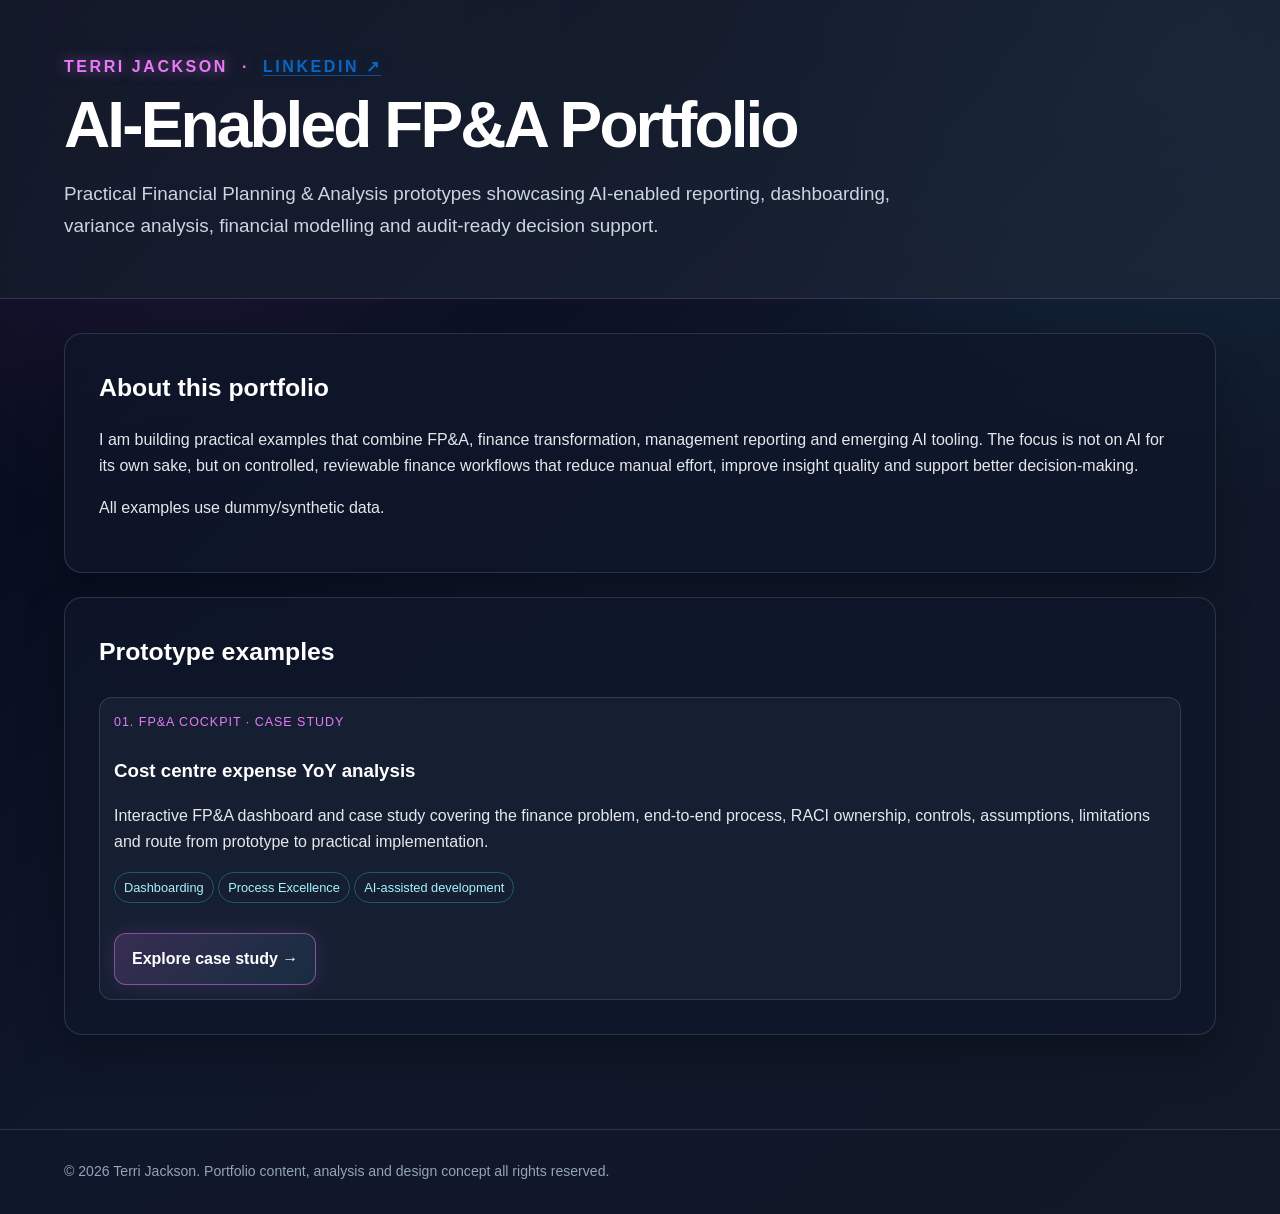
==== index.html @ c5d865d1 "Style LinkedIn link in brand blue" ====
<!DOCTYPE html><html lang="en"><head><meta charset="UTF-8"><meta name="viewport" content="width=device-width,initial-scale=1"><title>AI-Enabled FP&amp;A Portfolio | Terri Jackson</title><link rel="stylesheet" href="case-study.css"></head><body><header class="hero"><div class="wrap"><p class="eyebrow">Terri Jackson &nbsp;·&nbsp; <a href="https://www.linkedin.com/in/terrijackson/" target="_blank" rel="noopener noreferrer" style="color:#0A66C2;text-decoration:none;border-bottom:1px solid rgba(10,102,194,.65);text-shadow:0 0 12px rgba(10,102,194,.28)">LinkedIn ↗</a></p><h1>AI-Enabled FP&amp;A Portfolio</h1><p class="lead">Practical Financial Planning &amp; Analysis prototypes showcasing AI-enabled reporting, dashboarding, variance analysis, financial modelling and audit-ready decision support.</p></div></header><main><div class="wrap"><section class="section"><h2>About this portfolio</h2><p>I am building practical examples that combine FP&amp;A, finance transformation, management reporting and emerging AI tooling. The focus is not on AI for its own sake, but on controlled, reviewable finance workflows that reduce manual effort, improve insight quality and support better decision-making.</p><p>All examples use dummy/synthetic data.</p></section><section class="section"><h2>Prototype examples</h2><div class="cards"><div class="mini"><span class="label">01. FP&amp;A COCKPIT · CASE STUDY</span><h3>Cost centre expense YoY analysis</h3><p>Interactive FP&amp;A dashboard and case study covering the finance problem, end-to-end process, RACI ownership, controls, assumptions, limitations and route from prototype to practical implementation.</p><p><span class="pill">Dashboarding</span> <span class="pill">Process Excellence</span> <span class="pill">AI-assisted development</span></p><a class="button" href="fpa-cockpit-case-study.html">Explore case study →</a></div></div></section></div></main><footer><div class="wrap">© 2026 Terri Jackson. Portfolio content, analysis and design concept all rights reserved.</div></footer></body></html>
---- case-study.css ----
:root{--bg:#020617;--panel:rgba(15,23,42,.82);--panel2:rgba(30,41,59,.55);--text:#e5e7eb;--muted:#aebbd0;--pink:#e879f9;--pink-soft:#f5d0fe;--cyan:#22d3ee;--line:rgba(148,163,184,.22);--amber:#fbbf24;--amber-soft:#fde68a}*{box-sizing:border-box}html{scroll-behavior:smooth}body{margin:0;font-family:Arial,Helvetica,sans-serif;background:radial-gradient(circle at 8% 0%,rgba(232,121,249,.15),transparent 30%),radial-gradient(circle at 92% 4%,rgba(34,211,238,.10),transparent 28%),linear-gradient(135deg,#020617,#0f172a 48%,#111827);color:var(--text);line-height:1.65}.wrap{width:min(1180px,90%);margin:auto}.hero{padding:54px 0 38px;border-bottom:1px solid rgba(232,121,249,.22);background:linear-gradient(135deg,rgba(17,24,39,.90),rgba(30,41,59,.72))}.eyebrow{text-transform:uppercase;letter-spacing:.16em;color:var(--pink);font-weight:800;text-shadow:0 0 14px rgba(232,121,249,.55);margin:0 0 12px}.hero h1{font-size:clamp(2.15rem,5vw,4rem);line-height:1.05;letter-spacing:-.045em;margin:.1em 0;color:#fff}.lead{font-size:1.18rem;color:#cbd5e1;max-width:900px}nav{position:sticky;top:0;z-index:5;background:rgba(2,6,23,.88);backdrop-filter:blur(12px);border-bottom:1px solid var(--line)}nav .wrap{display:flex;gap:16px;align-items:center;padding:12px 0;overflow:auto}nav a{text-decoration:none;color:#cbd5e1;white-space:nowrap;font-size:.9rem}nav a:hover{color:var(--pink)}main{padding:34px 0 70px}.section{background:var(--panel);border:1px solid var(--line);border-radius:18px;padding:clamp(20px,4vw,34px);margin:0 0 24px;box-shadow:0 18px 45px rgba(0,0,0,.28)}.section:hover{border-color:rgba(232,121,249,.35)}h2{color:#fff;font-size:1.55rem;margin:0 0 18px}h3{color:#fff;margin:24px 0 10px}.num{color:var(--pink);text-shadow:0 0 10px rgba(232,121,249,.35);margin-right:8px}.meta{display:block;margin-top:24px;border:1px solid rgba(232,121,249,.28);border-radius:13px;overflow:hidden;background:var(--panel2);box-shadow:0 0 18px rgba(232,121,249,.08)}.meta div{display:grid;grid-template-columns:minmax(150px,210px) 1fr;gap:18px;padding:11px 14px;border-bottom:1px solid var(--line)}.meta div:last-child{border-bottom:0}.meta b,.label{display:block;color:var(--pink);font-size:.78rem;text-transform:uppercase;letter-spacing:.08em;margin:0}.cards{display:grid;grid-template-columns:repeat(auto-fit,minmax(190px,1fr));gap:12px;margin-top:24px}.mini{background:var(--panel2);border:1px solid var(--line);border-radius:13px;padding:14px}.callout{border-left:4px solid var(--pink);background:rgba(232,121,249,.07);padding:18px 20px;border-radius:0 14px 14px 0;margin:20px 0;font-size:1.06rem;color:var(--pink-soft)}.callout b{color:var(--pink);text-shadow:0 0 10px rgba(232,121,249,.22)}.control{border-left-color:var(--amber);background:rgba(251,191,36,.07);color:var(--amber-soft)}.control b{color:var(--amber);text-shadow:0 0 10px rgba(251,191,36,.18)}.button{display:inline-block;text-decoration:none;margin-top:14px;padding:12px 17px;border:1px solid rgba(232,121,249,.48);border-radius:12px;color:#fff;background:linear-gradient(135deg,rgba(232,121,249,.16),rgba(34,211,238,.08));box-shadow:0 0 22px rgba(232,121,249,.12);font-weight:700}.button:hover{transform:translateY(-1px);box-shadow:0 0 28px rgba(232,121,249,.26)}ul.clean{padding-left:1.2rem}ul.clean li::marker{color:var(--pink)}table{width:100%;border-collapse:collapse;margin:18px 0;font-size:.94rem}th,td{text-align:left;vertical-align:top;padding:12px;border-bottom:1px solid var(--line)}th{color:#fff;background:rgba(109,40,217,.35)}tr:hover td{background:rgba(255,255,255,.02)}.flow{display:flex;flex-wrap:wrap;gap:8px;align-items:center;margin:18px 0}.step{padding:9px 11px;border:1px solid var(--line);border-radius:999px;background:rgba(30,41,59,.72);font-size:.88rem}.arrow{color:var(--pink)}.pill{display:inline-block;padding:4px 9px;border:1px solid rgba(34,211,238,.32);border-radius:999px;color:#a5f3fc;font-size:.8rem}.three{display:grid;grid-template-columns:repeat(3,1fr);gap:14px}.wide{overflow-x:auto}.section:nth-of-type(6) .flow{flex-wrap:nowrap;gap:4px;overflow-x:auto;padding-bottom:4px}.section:nth-of-type(6) .step{padding:6px 8px;font-size:.72rem;white-space:nowrap}.section:nth-of-type(6) .arrow{font-size:.78rem;flex:0 0 auto}.section:nth-of-type(12) .cards{display:block;border:1px solid rgba(232,121,249,.28);border-radius:13px;overflow:hidden;background:var(--panel2);box-shadow:0 0 18px rgba(232,121,249,.08)}.section:nth-of-type(12) .cards .mini{display:grid;grid-template-columns:minmax(180px,230px) 1fr;gap:18px;border:0;border-bottom:1px solid var(--line);border-radius:0;background:transparent;padding:11px 14px}.section:nth-of-type(12) .cards .mini:last-child{border-bottom:0}.section:nth-of-type(12) .cards .label{align-self:start}footer{padding:30px 0;border-top:1px solid var(--line);color:#94a3b8;font-size:.88rem}@media(max-width:800px){.three{grid-template-columns:1fr}table{min-width:760px}.meta div,.section:nth-of-type(12) .cards .mini{grid-template-columns:1fr;gap:4px}.section:nth-of-type(6) .flow{margin-left:-4px;margin-right:-4px}}
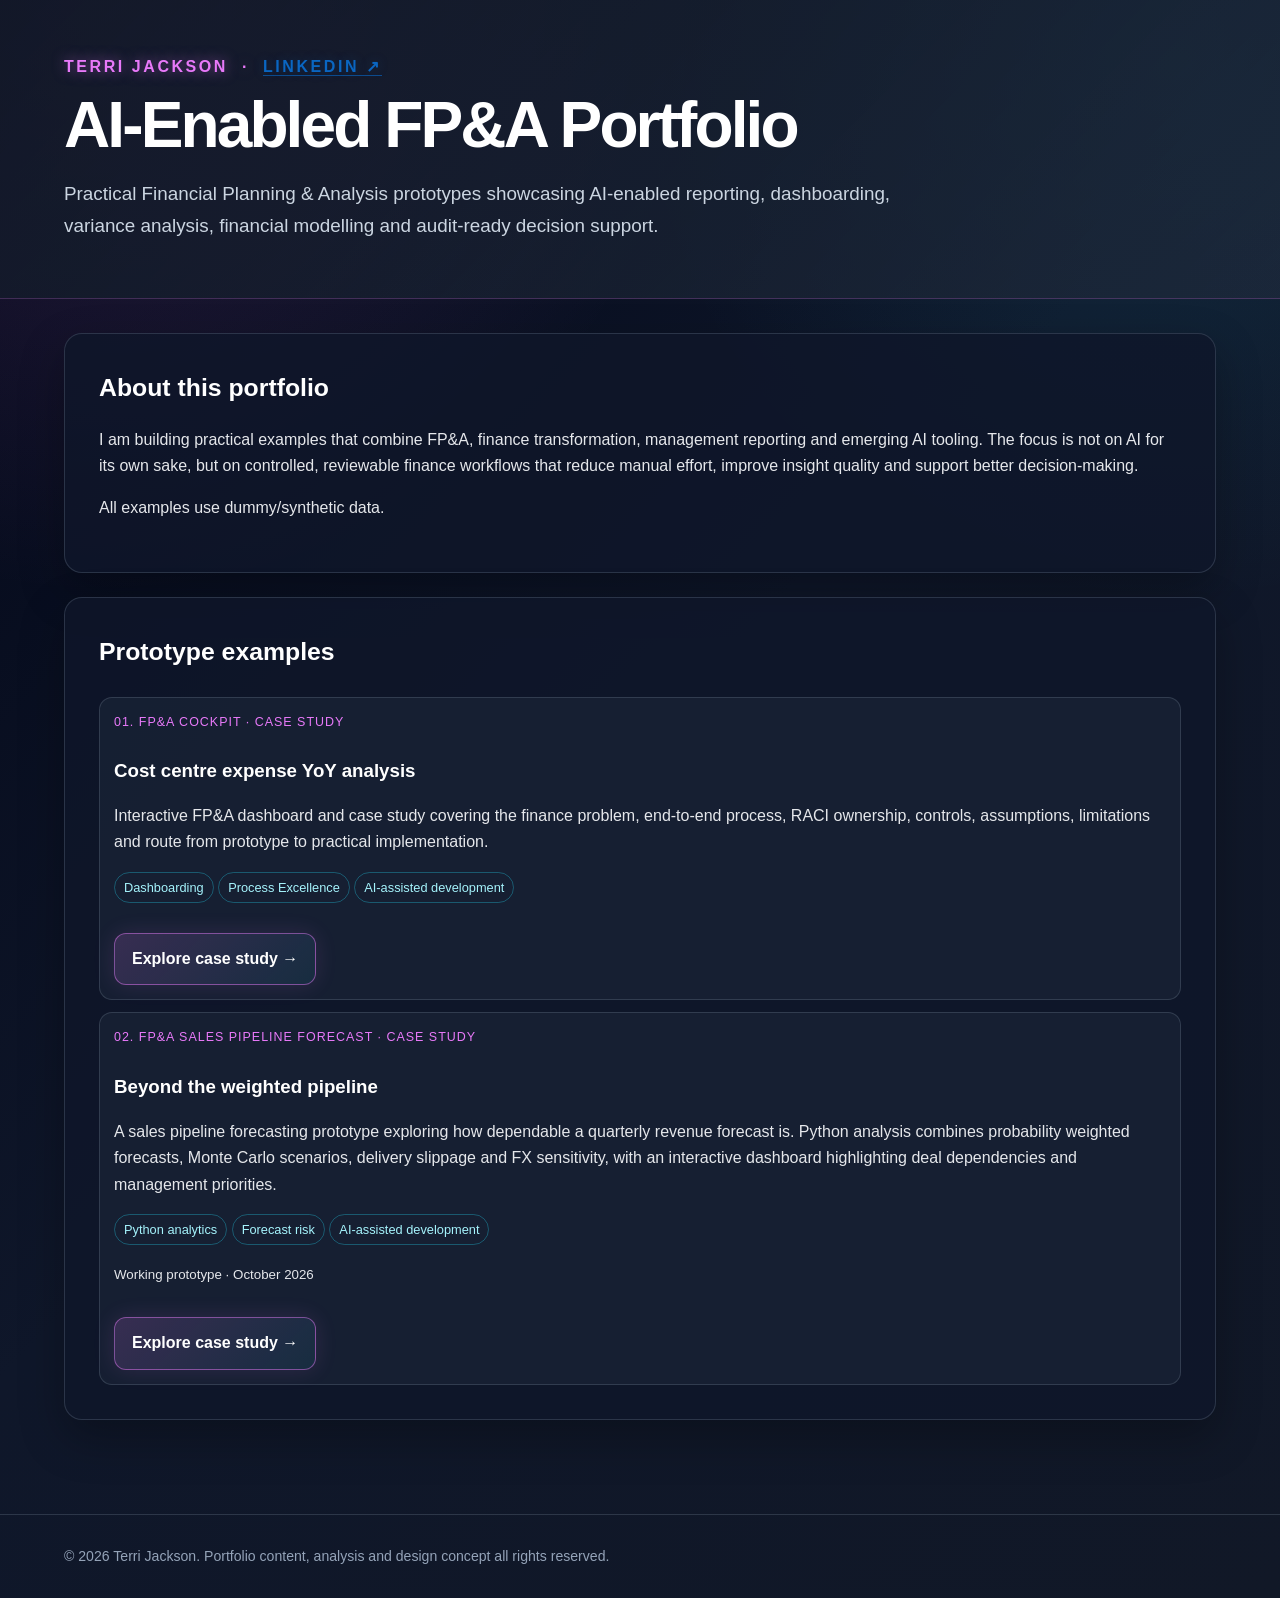
==== commit 4999d082: "Add files via upload Add sales pipeline forecasting case study to portfolio" ====
--- a/index.html
+++ b/index.html
@@ -1 +1,3 @@
-<!DOCTYPE html><html lang="en"><head><meta charset="UTF-8"><meta name="viewport" content="width=device-width,initial-scale=1"><title>AI-Enabled FP&amp;A Portfolio | Terri Jackson</title><link rel="stylesheet" href="case-study.css"></head><body><header class="hero"><div class="wrap"><p class="eyebrow">Terri Jackson &nbsp;·&nbsp; <a href="https://www.linkedin.com/in/terrijackson/" target="_blank" rel="noopener noreferrer" style="color:#0A66C2;text-decoration:none;border-bottom:1px solid rgba(10,102,194,.65);text-shadow:0 0 12px rgba(10,102,194,.28)">LinkedIn ↗</a></p><h1>AI-Enabled FP&amp;A Portfolio</h1><p class="lead">Practical Financial Planning &amp; Analysis prototypes showcasing AI-enabled reporting, dashboarding, variance analysis, financial modelling and audit-ready decision support.</p></div></header><main><div class="wrap"><section class="section"><h2>About this portfolio</h2><p>I am building practical examples that combine FP&amp;A, finance transformation, management reporting and emerging AI tooling. The focus is not on AI for its own sake, but on controlled, reviewable finance workflows that reduce manual effort, improve insight quality and support better decision-making.</p><p>All examples use dummy/synthetic data.</p></section><section class="section"><h2>Prototype examples</h2><div class="cards"><div class="mini"><span class="label">01. FP&amp;A COCKPIT · CASE STUDY</span><h3>Cost centre expense YoY analysis</h3><p>Interactive FP&amp;A dashboard and case study covering the finance problem, end-to-end process, RACI ownership, controls, assumptions, limitations and route from prototype to practical implementation.</p><p><span class="pill">Dashboarding</span> <span class="pill">Process Excellence</span> <span class="pill">AI-assisted development</span></p><a class="button" href="fpa-cockpit-case-study.html">Explore case study →</a></div></div></section></div></main><footer><div class="wrap">© 2026 Terri Jackson. Portfolio content, analysis and design concept all rights reserved.</div></footer></body></html>+<!DOCTYPE html><html lang="en"><head><meta charset="UTF-8"><meta name="viewport" content="width=device-width,initial-scale=1"><title>AI-Enabled FP&amp;A Portfolio | Terri Jackson</title><link rel="stylesheet" href="case-study.css"></head><body><header class="hero"><div class="wrap"><p class="eyebrow">Terri Jackson &nbsp;·&nbsp; <a href="https://www.linkedin.com/in/terrijackson/" target="_blank" rel="noopener noreferrer" style="color:#0A66C2;text-decoration:none;border-bottom:1px solid rgba(10,102,194,.65);text-shadow:0 0 12px rgba(10,102,194,.28)">LinkedIn ↗</a></p><h1>AI-Enabled FP&amp;A Portfolio</h1><p class="lead">Practical Financial Planning &amp; Analysis prototypes showcasing AI-enabled reporting, dashboarding, variance analysis, financial modelling and audit-ready decision support.</p></div></header><main><div class="wrap"><section class="section"><h2>About this portfolio</h2><p>I am building practical examples that combine FP&amp;A, finance transformation, management reporting and emerging AI tooling. The focus is not on AI for its own sake, but on controlled, reviewable finance workflows that reduce manual effort, improve insight quality and support better decision-making.</p><p>All examples use dummy/synthetic data.</p></section><section class="section"><h2>Prototype examples</h2><div class="cards" style="grid-template-columns:1fr"><div class="mini"><span class="label">01. FP&amp;A COCKPIT · CASE STUDY</span><h3>Cost centre expense YoY analysis</h3><p>Interactive FP&amp;A dashboard and case study covering the finance problem, end-to-end process, RACI ownership, controls, assumptions, limitations and route from prototype to practical implementation.</p><p><span class="pill">Dashboarding</span> <span class="pill">Process Excellence</span> <span class="pill">AI-assisted development</span></p><a class="button" href="fpa-cockpit-case-study.html">Explore case study →</a></div><div class="mini"><span class="label">02. FP&amp;A SALES PIPELINE FORECAST · CASE STUDY</span><h3>Beyond the weighted pipeline</h3><p>A sales pipeline forecasting prototype exploring how dependable a quarterly revenue forecast is. Python analysis combines probability weighted forecasts, Monte Carlo scenarios, delivery slippage and FX sensitivity, with an interactive dashboard highlighting deal dependencies and management priorities.</p><p><span class="pill">Python analytics</span> <span class="pill">Forecast risk</span> <span class="pill">AI-assisted development</span></p><p><small>Working prototype · October 2026</small></p><a class="button" href="sales-pipeline-case-study.html">Explore case study →</a></div></div></section></div></main><footer><div class="wrap">© 2026 Terri Jackson. Portfolio content, analysis and design concept all rights reserved.</div></footer><script data-goatcounter="https://terrijackson.goatcounter.com/count"
+        async src="//gc.zgo.at/count.js"></script></body></html>
+
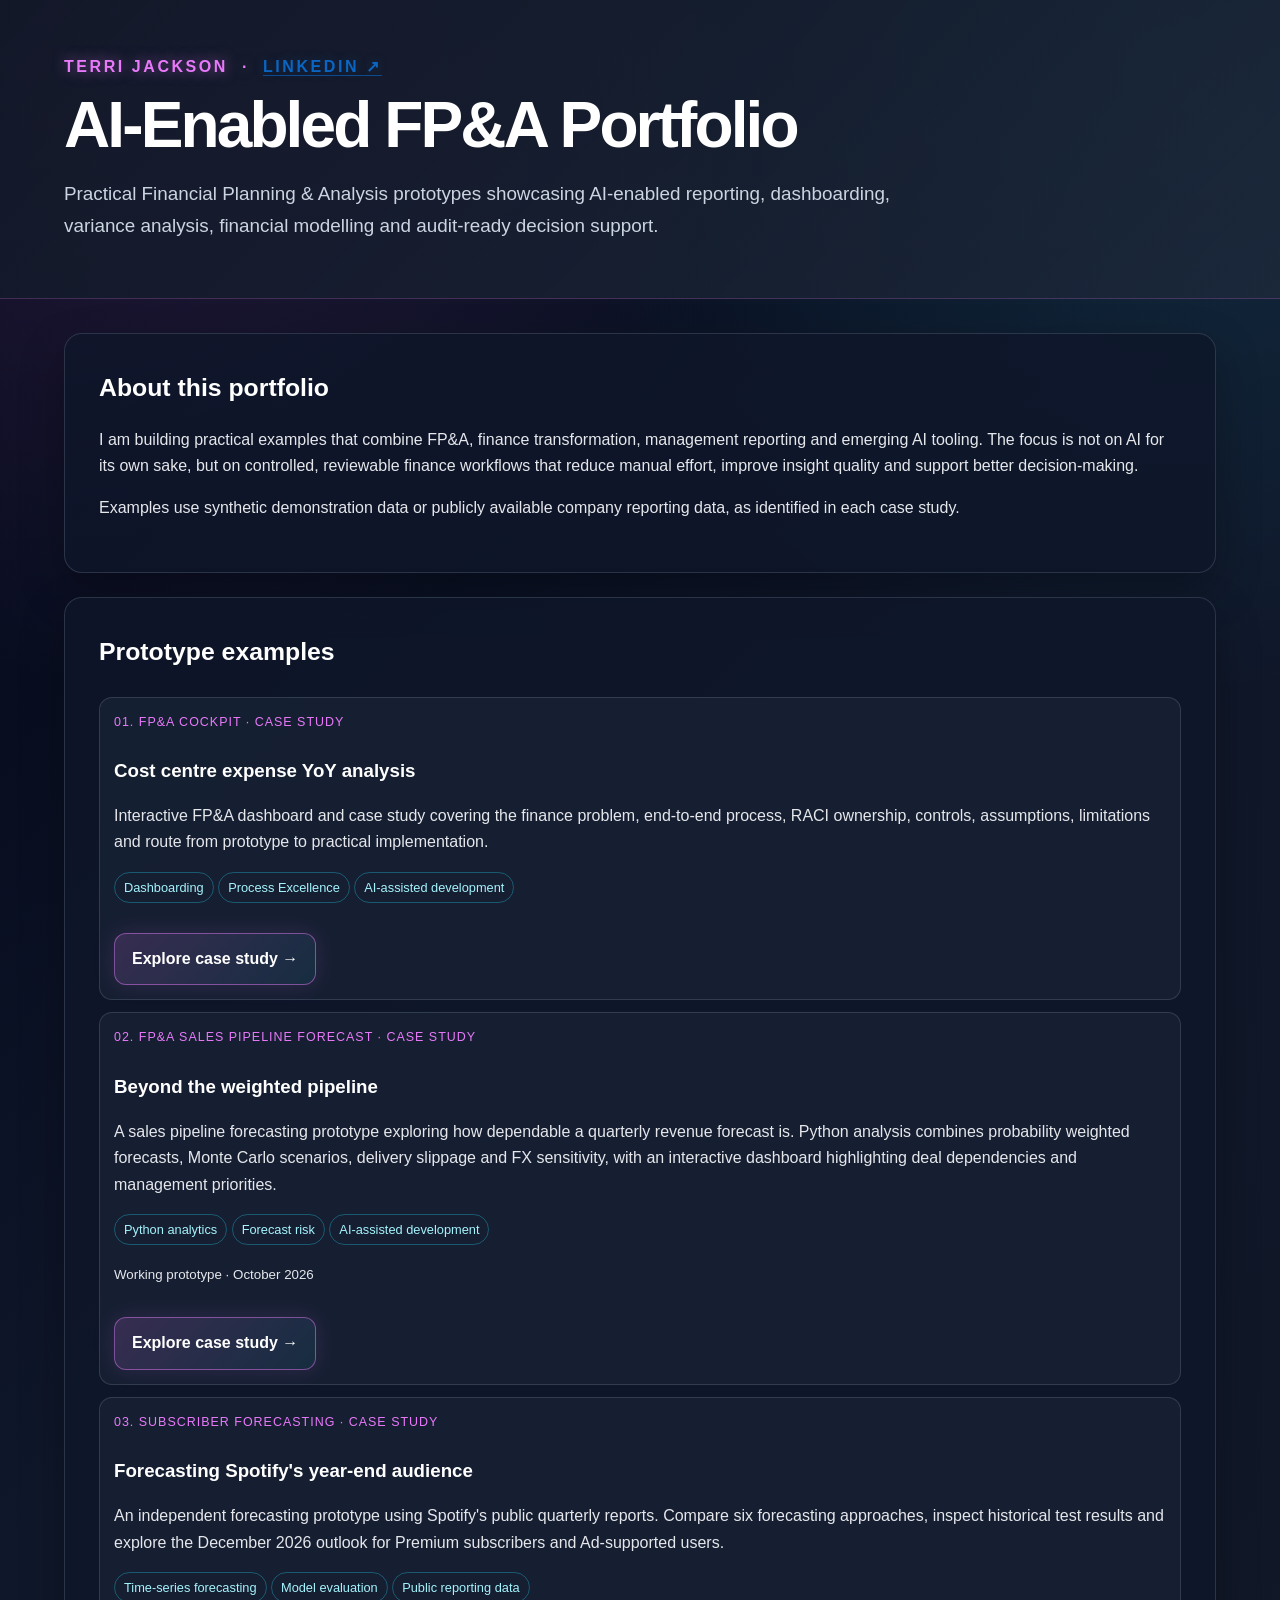
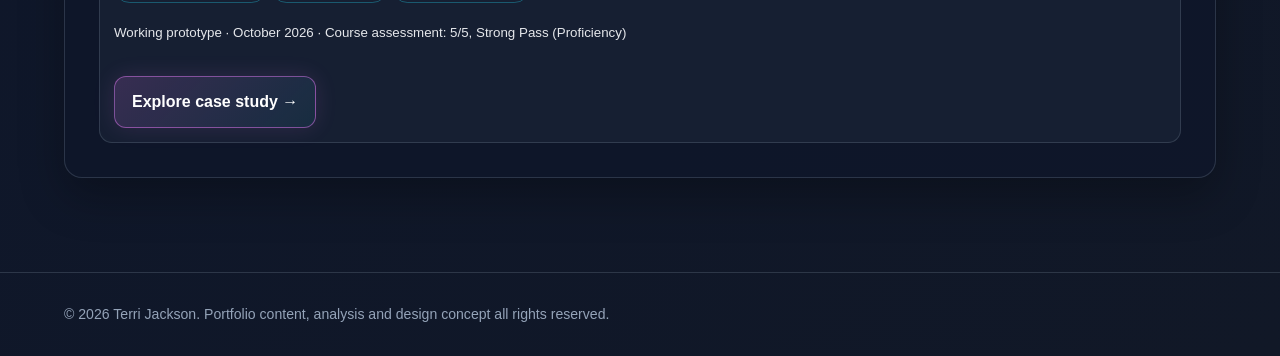
==== commit 8a106baf: "Add Spotify subscriber forecasting case study, final dashboard and course assessment" ====
--- a/index.html
+++ b/index.html
@@ -1,3 +1,3 @@
-<!DOCTYPE html><html lang="en"><head><meta charset="UTF-8"><meta name="viewport" content="width=device-width,initial-scale=1"><title>AI-Enabled FP&amp;A Portfolio | Terri Jackson</title><link rel="stylesheet" href="case-study.css"></head><body><header class="hero"><div class="wrap"><p class="eyebrow">Terri Jackson &nbsp;·&nbsp; <a href="https://www.linkedin.com/in/terrijackson/" target="_blank" rel="noopener noreferrer" style="color:#0A66C2;text-decoration:none;border-bottom:1px solid rgba(10,102,194,.65);text-shadow:0 0 12px rgba(10,102,194,.28)">LinkedIn ↗</a></p><h1>AI-Enabled FP&amp;A Portfolio</h1><p class="lead">Practical Financial Planning &amp; Analysis prototypes showcasing AI-enabled reporting, dashboarding, variance analysis, financial modelling and audit-ready decision support.</p></div></header><main><div class="wrap"><section class="section"><h2>About this portfolio</h2><p>I am building practical examples that combine FP&amp;A, finance transformation, management reporting and emerging AI tooling. The focus is not on AI for its own sake, but on controlled, reviewable finance workflows that reduce manual effort, improve insight quality and support better decision-making.</p><p>All examples use dummy/synthetic data.</p></section><section class="section"><h2>Prototype examples</h2><div class="cards" style="grid-template-columns:1fr"><div class="mini"><span class="label">01. FP&amp;A COCKPIT · CASE STUDY</span><h3>Cost centre expense YoY analysis</h3><p>Interactive FP&amp;A dashboard and case study covering the finance problem, end-to-end process, RACI ownership, controls, assumptions, limitations and route from prototype to practical implementation.</p><p><span class="pill">Dashboarding</span> <span class="pill">Process Excellence</span> <span class="pill">AI-assisted development</span></p><a class="button" href="fpa-cockpit-case-study.html">Explore case study →</a></div><div class="mini"><span class="label">02. FP&amp;A SALES PIPELINE FORECAST · CASE STUDY</span><h3>Beyond the weighted pipeline</h3><p>A sales pipeline forecasting prototype exploring how dependable a quarterly revenue forecast is. Python analysis combines probability weighted forecasts, Monte Carlo scenarios, delivery slippage and FX sensitivity, with an interactive dashboard highlighting deal dependencies and management priorities.</p><p><span class="pill">Python analytics</span> <span class="pill">Forecast risk</span> <span class="pill">AI-assisted development</span></p><p><small>Working prototype · October 2026</small></p><a class="button" href="sales-pipeline-case-study.html">Explore case study →</a></div></div></section></div></main><footer><div class="wrap">© 2026 Terri Jackson. Portfolio content, analysis and design concept all rights reserved.</div></footer><script data-goatcounter="https://terrijackson.goatcounter.com/count"
+<!DOCTYPE html><html lang="en"><head><meta charset="UTF-8"><meta name="viewport" content="width=device-width,initial-scale=1"><title>AI-Enabled FP&amp;A Portfolio | Terri Jackson</title><link rel="stylesheet" href="case-study.css"></head><body><header class="hero"><div class="wrap"><p class="eyebrow">Terri Jackson &nbsp;·&nbsp; <a href="https://www.linkedin.com/in/terrijackson/" target="_blank" rel="noopener noreferrer" style="color:#0A66C2;text-decoration:none;border-bottom:1px solid rgba(10,102,194,.65);text-shadow:0 0 12px rgba(10,102,194,.28)">LinkedIn ↗</a></p><h1>AI-Enabled FP&amp;A Portfolio</h1><p class="lead">Practical Financial Planning &amp; Analysis prototypes showcasing AI-enabled reporting, dashboarding, variance analysis, financial modelling and audit-ready decision support.</p></div></header><main><div class="wrap"><section class="section"><h2>About this portfolio</h2><p>I am building practical examples that combine FP&amp;A, finance transformation, management reporting and emerging AI tooling. The focus is not on AI for its own sake, but on controlled, reviewable finance workflows that reduce manual effort, improve insight quality and support better decision-making.</p><p>Examples use synthetic demonstration data or publicly available company reporting data, as identified in each case study.</p></section><section class="section"><h2>Prototype examples</h2><div class="cards" style="grid-template-columns:1fr"><div class="mini"><span class="label">01. FP&amp;A COCKPIT · CASE STUDY</span><h3>Cost centre expense YoY analysis</h3><p>Interactive FP&amp;A dashboard and case study covering the finance problem, end-to-end process, RACI ownership, controls, assumptions, limitations and route from prototype to practical implementation.</p><p><span class="pill">Dashboarding</span> <span class="pill">Process Excellence</span> <span class="pill">AI-assisted development</span></p><a class="button" href="fpa-cockpit-case-study.html">Explore case study →</a></div><div class="mini"><span class="label">02. FP&amp;A SALES PIPELINE FORECAST · CASE STUDY</span><h3>Beyond the weighted pipeline</h3><p>A sales pipeline forecasting prototype exploring how dependable a quarterly revenue forecast is. Python analysis combines probability weighted forecasts, Monte Carlo scenarios, delivery slippage and FX sensitivity, with an interactive dashboard highlighting deal dependencies and management priorities.</p><p><span class="pill">Python analytics</span> <span class="pill">Forecast risk</span> <span class="pill">AI-assisted development</span></p><p><small>Working prototype · October 2026</small></p><a class="button" href="sales-pipeline-case-study.html">Explore case study →</a></div><div class="mini"><span class="label">03. SUBSCRIBER FORECASTING · CASE STUDY</span><h3>Forecasting Spotify's year-end audience</h3><p>An independent forecasting prototype using Spotify's public quarterly reports. Compare six forecasting approaches, inspect historical test results and explore the December 2026 outlook for Premium subscribers and Ad-supported users.</p><p><span class="pill">Time-series forecasting</span> <span class="pill">Model evaluation</span> <span class="pill">Public reporting data</span></p><p><small>Working prototype · October 2026 · Course assessment: 5/5, Strong Pass (Proficiency)</small></p><a class="button" href="spotify-forecast-case-study.html">Explore case study →</a></div></div></section></div></main><footer><div class="wrap">© 2026 Terri Jackson. Portfolio content, analysis and design concept all rights reserved.</div></footer><script data-goatcounter="https://terrijackson.goatcounter.com/count"
         async src="//gc.zgo.at/count.js"></script></body></html>
 
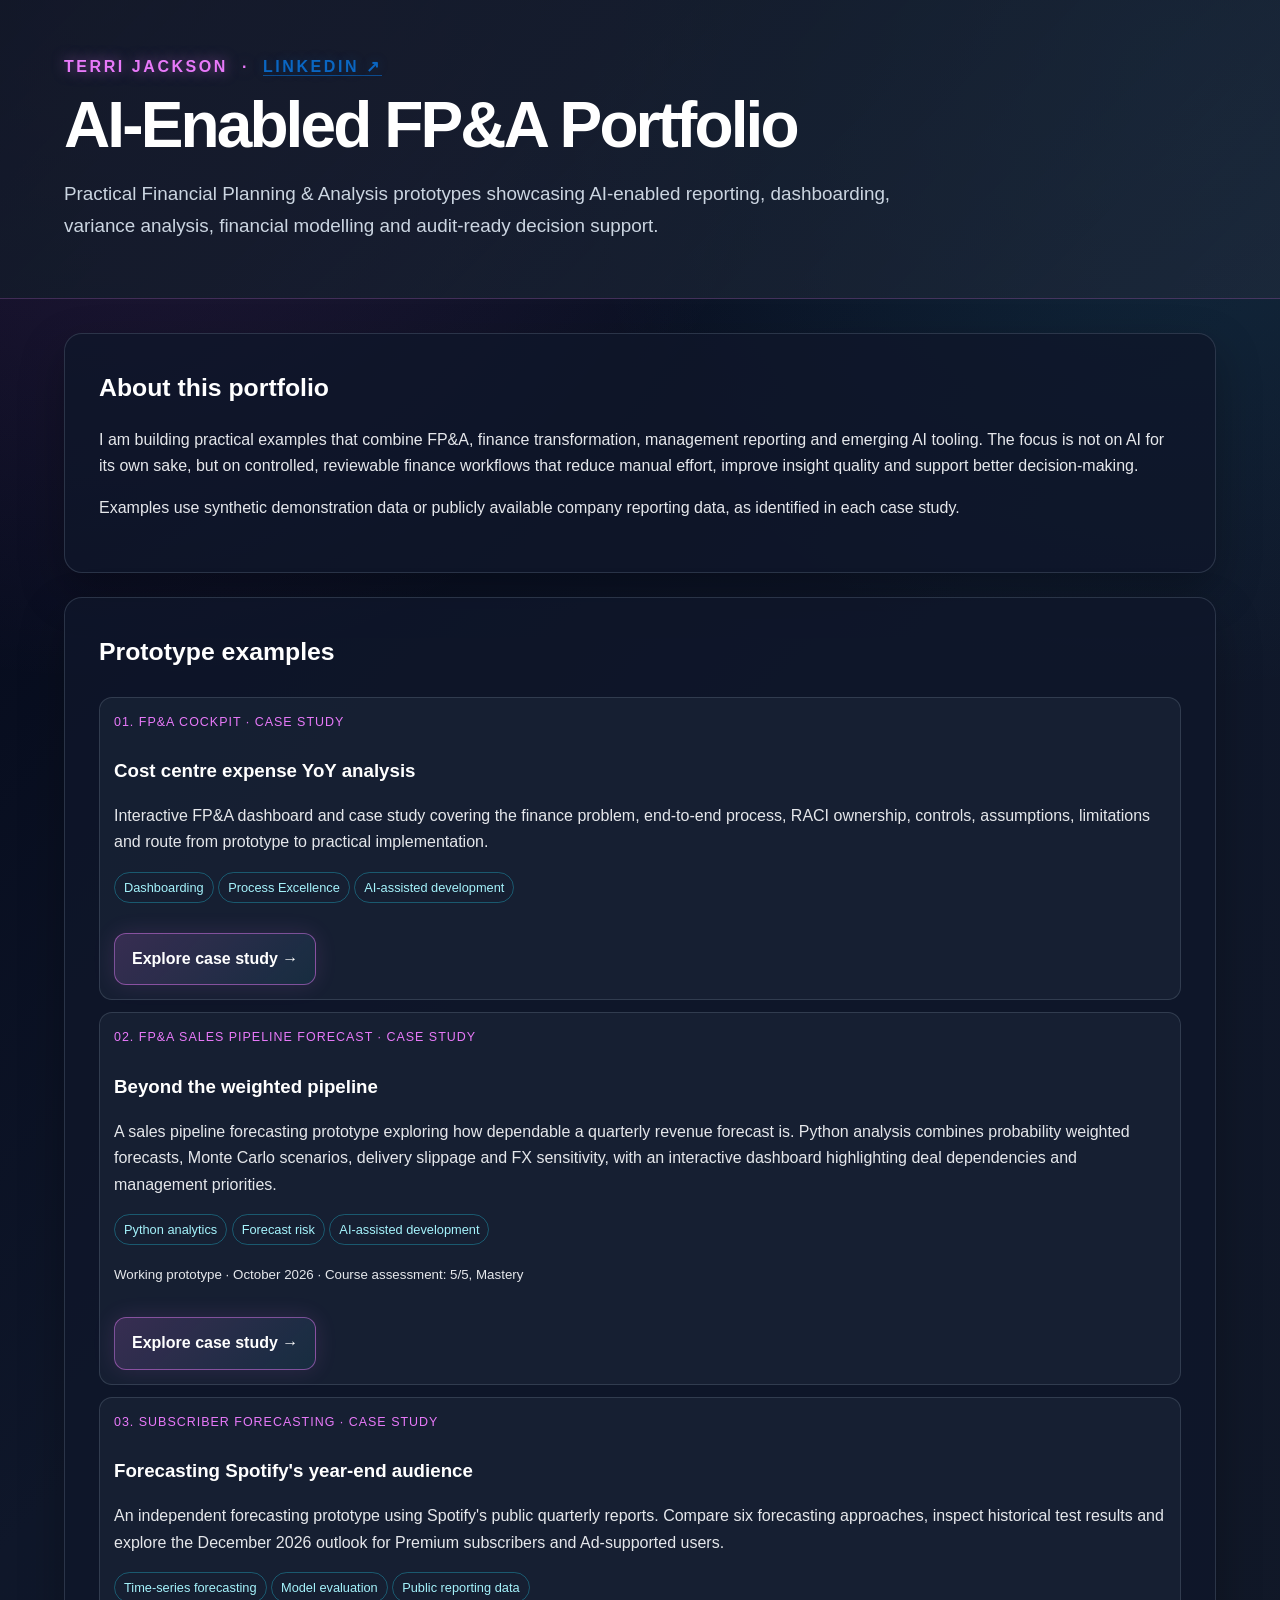
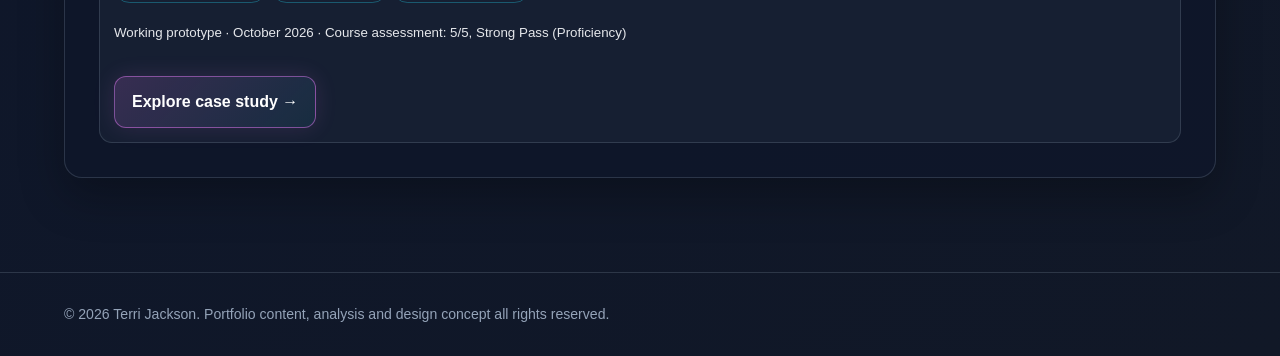
==== commit 3b5eaea3: "Add Mastery assessment and replace source downloads with project enquiries" ====
--- a/index.html
+++ b/index.html
@@ -1,3 +1,3 @@
-<!DOCTYPE html><html lang="en"><head><meta charset="UTF-8"><meta name="viewport" content="width=device-width,initial-scale=1"><title>AI-Enabled FP&amp;A Portfolio | Terri Jackson</title><link rel="stylesheet" href="case-study.css"></head><body><header class="hero"><div class="wrap"><p class="eyebrow">Terri Jackson &nbsp;·&nbsp; <a href="https://www.linkedin.com/in/terrijackson/" target="_blank" rel="noopener noreferrer" style="color:#0A66C2;text-decoration:none;border-bottom:1px solid rgba(10,102,194,.65);text-shadow:0 0 12px rgba(10,102,194,.28)">LinkedIn ↗</a></p><h1>AI-Enabled FP&amp;A Portfolio</h1><p class="lead">Practical Financial Planning &amp; Analysis prototypes showcasing AI-enabled reporting, dashboarding, variance analysis, financial modelling and audit-ready decision support.</p></div></header><main><div class="wrap"><section class="section"><h2>About this portfolio</h2><p>I am building practical examples that combine FP&amp;A, finance transformation, management reporting and emerging AI tooling. The focus is not on AI for its own sake, but on controlled, reviewable finance workflows that reduce manual effort, improve insight quality and support better decision-making.</p><p>Examples use synthetic demonstration data or publicly available company reporting data, as identified in each case study.</p></section><section class="section"><h2>Prototype examples</h2><div class="cards" style="grid-template-columns:1fr"><div class="mini"><span class="label">01. FP&amp;A COCKPIT · CASE STUDY</span><h3>Cost centre expense YoY analysis</h3><p>Interactive FP&amp;A dashboard and case study covering the finance problem, end-to-end process, RACI ownership, controls, assumptions, limitations and route from prototype to practical implementation.</p><p><span class="pill">Dashboarding</span> <span class="pill">Process Excellence</span> <span class="pill">AI-assisted development</span></p><a class="button" href="fpa-cockpit-case-study.html">Explore case study →</a></div><div class="mini"><span class="label">02. FP&amp;A SALES PIPELINE FORECAST · CASE STUDY</span><h3>Beyond the weighted pipeline</h3><p>A sales pipeline forecasting prototype exploring how dependable a quarterly revenue forecast is. Python analysis combines probability weighted forecasts, Monte Carlo scenarios, delivery slippage and FX sensitivity, with an interactive dashboard highlighting deal dependencies and management priorities.</p><p><span class="pill">Python analytics</span> <span class="pill">Forecast risk</span> <span class="pill">AI-assisted development</span></p><p><small>Working prototype · October 2026</small></p><a class="button" href="sales-pipeline-case-study.html">Explore case study →</a></div><div class="mini"><span class="label">03. SUBSCRIBER FORECASTING · CASE STUDY</span><h3>Forecasting Spotify's year-end audience</h3><p>An independent forecasting prototype using Spotify's public quarterly reports. Compare six forecasting approaches, inspect historical test results and explore the December 2026 outlook for Premium subscribers and Ad-supported users.</p><p><span class="pill">Time-series forecasting</span> <span class="pill">Model evaluation</span> <span class="pill">Public reporting data</span></p><p><small>Working prototype · October 2026 · Course assessment: 5/5, Strong Pass (Proficiency)</small></p><a class="button" href="spotify-forecast-case-study.html">Explore case study →</a></div></div></section></div></main><footer><div class="wrap">© 2026 Terri Jackson. Portfolio content, analysis and design concept all rights reserved.</div></footer><script data-goatcounter="https://terrijackson.goatcounter.com/count"
+<!DOCTYPE html><html lang="en"><head><meta charset="UTF-8"><meta name="viewport" content="width=device-width,initial-scale=1"><title>AI-Enabled FP&amp;A Portfolio | Terri Jackson</title><link rel="stylesheet" href="case-study.css"></head><body><header class="hero"><div class="wrap"><p class="eyebrow">Terri Jackson &nbsp;·&nbsp; <a href="https://www.linkedin.com/in/terrijackson/" target="_blank" rel="noopener noreferrer" style="color:#0A66C2;text-decoration:none;border-bottom:1px solid rgba(10,102,194,.65);text-shadow:0 0 12px rgba(10,102,194,.28)">LinkedIn ↗</a></p><h1>AI-Enabled FP&amp;A Portfolio</h1><p class="lead">Practical Financial Planning &amp; Analysis prototypes showcasing AI-enabled reporting, dashboarding, variance analysis, financial modelling and audit-ready decision support.</p></div></header><main><div class="wrap"><section class="section"><h2>About this portfolio</h2><p>I am building practical examples that combine FP&amp;A, finance transformation, management reporting and emerging AI tooling. The focus is not on AI for its own sake, but on controlled, reviewable finance workflows that reduce manual effort, improve insight quality and support better decision-making.</p><p>Examples use synthetic demonstration data or publicly available company reporting data, as identified in each case study.</p></section><section class="section"><h2>Prototype examples</h2><div class="cards" style="grid-template-columns:1fr"><div class="mini"><span class="label">01. FP&amp;A COCKPIT · CASE STUDY</span><h3>Cost centre expense YoY analysis</h3><p>Interactive FP&amp;A dashboard and case study covering the finance problem, end-to-end process, RACI ownership, controls, assumptions, limitations and route from prototype to practical implementation.</p><p><span class="pill">Dashboarding</span> <span class="pill">Process Excellence</span> <span class="pill">AI-assisted development</span></p><a class="button" href="fpa-cockpit-case-study.html">Explore case study →</a></div><div class="mini"><span class="label">02. FP&amp;A SALES PIPELINE FORECAST · CASE STUDY</span><h3>Beyond the weighted pipeline</h3><p>A sales pipeline forecasting prototype exploring how dependable a quarterly revenue forecast is. Python analysis combines probability weighted forecasts, Monte Carlo scenarios, delivery slippage and FX sensitivity, with an interactive dashboard highlighting deal dependencies and management priorities.</p><p><span class="pill">Python analytics</span> <span class="pill">Forecast risk</span> <span class="pill">AI-assisted development</span></p><p><small>Working prototype · October 2026 · Course assessment: 5/5, Mastery</small></p><a class="button" href="sales-pipeline-case-study.html">Explore case study →</a></div><div class="mini"><span class="label">03. SUBSCRIBER FORECASTING · CASE STUDY</span><h3>Forecasting Spotify's year-end audience</h3><p>An independent forecasting prototype using Spotify's public quarterly reports. Compare six forecasting approaches, inspect historical test results and explore the December 2026 outlook for Premium subscribers and Ad-supported users.</p><p><span class="pill">Time-series forecasting</span> <span class="pill">Model evaluation</span> <span class="pill">Public reporting data</span></p><p><small>Working prototype · October 2026 · Course assessment: 5/5, Strong Pass (Proficiency)</small></p><a class="button" href="spotify-forecast-case-study.html">Explore case study →</a></div></div></section></div></main><footer><div class="wrap">© 2026 Terri Jackson. Portfolio content, analysis and design concept all rights reserved.</div></footer><script data-goatcounter="https://terrijackson.goatcounter.com/count"
         async src="//gc.zgo.at/count.js"></script></body></html>
 
--- a/case-study.css
+++ b/case-study.css
@@ -1 +1,4 @@
-:root{--bg:#020617;--panel:rgba(15,23,42,.82);--panel2:rgba(30,41,59,.55);--text:#e5e7eb;--muted:#aebbd0;--pink:#e879f9;--pink-soft:#f5d0fe;--cyan:#22d3ee;--line:rgba(148,163,184,.22);--amber:#fbbf24;--amber-soft:#fde68a}*{box-sizing:border-box}html{scroll-behavior:smooth}body{margin:0;font-family:Arial,Helvetica,sans-serif;background:radial-gradient(circle at 8% 0%,rgba(232,121,249,.15),transparent 30%),radial-gradient(circle at 92% 4%,rgba(34,211,238,.10),transparent 28%),linear-gradient(135deg,#020617,#0f172a 48%,#111827);color:var(--text);line-height:1.65}.wrap{width:min(1180px,90%);margin:auto}.hero{padding:54px 0 38px;border-bottom:1px solid rgba(232,121,249,.22);background:linear-gradient(135deg,rgba(17,24,39,.90),rgba(30,41,59,.72))}.eyebrow{text-transform:uppercase;letter-spacing:.16em;color:var(--pink);font-weight:800;text-shadow:0 0 14px rgba(232,121,249,.55);margin:0 0 12px}.hero h1{font-size:clamp(2.15rem,5vw,4rem);line-height:1.05;letter-spacing:-.045em;margin:.1em 0;color:#fff}.lead{font-size:1.18rem;color:#cbd5e1;max-width:900px}nav{position:sticky;top:0;z-index:5;background:rgba(2,6,23,.88);backdrop-filter:blur(12px);border-bottom:1px solid var(--line)}nav .wrap{display:flex;gap:16px;align-items:center;padding:12px 0;overflow:auto}nav a{text-decoration:none;color:#cbd5e1;white-space:nowrap;font-size:.9rem}nav a:hover{color:var(--pink)}main{padding:34px 0 70px}.section{background:var(--panel);border:1px solid var(--line);border-radius:18px;padding:clamp(20px,4vw,34px);margin:0 0 24px;box-shadow:0 18px 45px rgba(0,0,0,.28)}.section:hover{border-color:rgba(232,121,249,.35)}h2{color:#fff;font-size:1.55rem;margin:0 0 18px}h3{color:#fff;margin:24px 0 10px}.num{color:var(--pink);text-shadow:0 0 10px rgba(232,121,249,.35);margin-right:8px}.meta{display:block;margin-top:24px;border:1px solid rgba(232,121,249,.28);border-radius:13px;overflow:hidden;background:var(--panel2);box-shadow:0 0 18px rgba(232,121,249,.08)}.meta div{display:grid;grid-template-columns:minmax(150px,210px) 1fr;gap:18px;padding:11px 14px;border-bottom:1px solid var(--line)}.meta div:last-child{border-bottom:0}.meta b,.label{display:block;color:var(--pink);font-size:.78rem;text-transform:uppercase;letter-spacing:.08em;margin:0}.cards{display:grid;grid-template-columns:repeat(auto-fit,minmax(190px,1fr));gap:12px;margin-top:24px}.mini{background:var(--panel2);border:1px solid var(--line);border-radius:13px;padding:14px}.callout{border-left:4px solid var(--pink);background:rgba(232,121,249,.07);padding:18px 20px;border-radius:0 14px 14px 0;margin:20px 0;font-size:1.06rem;color:var(--pink-soft)}.callout b{color:var(--pink);text-shadow:0 0 10px rgba(232,121,249,.22)}.control{border-left-color:var(--amber);background:rgba(251,191,36,.07);color:var(--amber-soft)}.control b{color:var(--amber);text-shadow:0 0 10px rgba(251,191,36,.18)}.button{display:inline-block;text-decoration:none;margin-top:14px;padding:12px 17px;border:1px solid rgba(232,121,249,.48);border-radius:12px;color:#fff;background:linear-gradient(135deg,rgba(232,121,249,.16),rgba(34,211,238,.08));box-shadow:0 0 22px rgba(232,121,249,.12);font-weight:700}.button:hover{transform:translateY(-1px);box-shadow:0 0 28px rgba(232,121,249,.26)}ul.clean{padding-left:1.2rem}ul.clean li::marker{color:var(--pink)}table{width:100%;border-collapse:collapse;margin:18px 0;font-size:.94rem}th,td{text-align:left;vertical-align:top;padding:12px;border-bottom:1px solid var(--line)}th{color:#fff;background:rgba(109,40,217,.35)}tr:hover td{background:rgba(255,255,255,.02)}.flow{display:flex;flex-wrap:wrap;gap:8px;align-items:center;margin:18px 0}.step{padding:9px 11px;border:1px solid var(--line);border-radius:999px;background:rgba(30,41,59,.72);font-size:.88rem}.arrow{color:var(--pink)}.pill{display:inline-block;padding:4px 9px;border:1px solid rgba(34,211,238,.32);border-radius:999px;color:#a5f3fc;font-size:.8rem}.three{display:grid;grid-template-columns:repeat(3,1fr);gap:14px}.wide{overflow-x:auto}.section:nth-of-type(6) .flow{flex-wrap:nowrap;gap:4px;overflow-x:auto;padding-bottom:4px}.section:nth-of-type(6) .step{padding:6px 8px;font-size:.72rem;white-space:nowrap}.section:nth-of-type(6) .arrow{font-size:.78rem;flex:0 0 auto}.section:nth-of-type(12) .cards{display:block;border:1px solid rgba(232,121,249,.28);border-radius:13px;overflow:hidden;background:var(--panel2);box-shadow:0 0 18px rgba(232,121,249,.08)}.section:nth-of-type(12) .cards .mini{display:grid;grid-template-columns:minmax(180px,230px) 1fr;gap:18px;border:0;border-bottom:1px solid var(--line);border-radius:0;background:transparent;padding:11px 14px}.section:nth-of-type(12) .cards .mini:last-child{border-bottom:0}.section:nth-of-type(12) .cards .label{align-self:start}footer{padding:30px 0;border-top:1px solid var(--line);color:#94a3b8;font-size:.88rem}@media(max-width:800px){.three{grid-template-columns:1fr}table{min-width:760px}.meta div,.section:nth-of-type(12) .cards .mini{grid-template-columns:1fr;gap:4px}.section:nth-of-type(6) .flow{margin-left:-4px;margin-right:-4px}}+:root{--bg:#020617;--panel:rgba(15,23,42,.82);--panel2:rgba(30,41,59,.55);--text:#e5e7eb;--muted:#aebbd0;--pink:#e879f9;--pink-soft:#f5d0fe;--cyan:#22d3ee;--line:rgba(148,163,184,.22);--amber:#fbbf24;--amber-soft:#fde68a}*{box-sizing:border-box}html{scroll-behavior:smooth}body{margin:0;font-family:Arial,Helvetica,sans-serif;background:radial-gradient(circle at 8% 0%,rgba(232,121,249,.15),transparent 30%),radial-gradient(circle at 92% 4%,rgba(34,211,238,.10),transparent 28%),linear-gradient(135deg,#020617,#0f172a 48%,#111827);color:var(--text);line-height:1.65}.wrap{width:min(1180px,90%);margin:auto}.hero{padding:54px 0 38px;border-bottom:1px solid rgba(232,121,249,.22);background:linear-gradient(135deg,rgba(17,24,39,.90),rgba(30,41,59,.72))}.eyebrow{text-transform:uppercase;letter-spacing:.16em;color:var(--pink);font-weight:800;text-shadow:0 0 14px rgba(232,121,249,.55);margin:0 0 12px}.hero h1{font-size:clamp(2.15rem,5vw,4rem);line-height:1.05;letter-spacing:-.045em;margin:.1em 0;color:#fff}.lead{font-size:1.18rem;color:#cbd5e1;max-width:900px}nav{position:sticky;top:0;z-index:5;background:rgba(2,6,23,.88);backdrop-filter:blur(12px);border-bottom:1px solid var(--line)}nav .wrap{display:flex;gap:16px;align-items:center;padding:12px 0;overflow:auto}nav a{text-decoration:none;color:#cbd5e1;white-space:nowrap;font-size:.9rem}nav a:hover{color:var(--pink)}main{padding:34px 0 70px}.section{background:var(--panel);border:1px solid var(--line);border-radius:18px;padding:clamp(20px,4vw,34px);margin:0 0 24px;box-shadow:0 18px 45px rgba(0,0,0,.28)}.section:hover{border-color:rgba(232,121,249,.35)}h2{color:#fff;font-size:1.55rem;margin:0 0 18px}h3{color:#fff;margin:24px 0 10px}.num{color:var(--pink);text-shadow:0 0 10px rgba(232,121,249,.35);margin-right:8px}.meta{display:block;margin-top:24px;border:1px solid rgba(232,121,249,.28);border-radius:13px;overflow:hidden;background:var(--panel2);box-shadow:0 0 18px rgba(232,121,249,.08)}.meta div{display:grid;grid-template-columns:minmax(150px,210px) 1fr;gap:18px;padding:11px 14px;border-bottom:1px solid var(--line)}.meta div:last-child{border-bottom:0}.meta b,.label{display:block;color:var(--pink);font-size:.78rem;text-transform:uppercase;letter-spacing:.08em;margin:0}.cards{display:grid;grid-template-columns:repeat(auto-fit,minmax(190px,1fr));gap:12px;margin-top:24px}.mini{background:var(--panel2);border:1px solid var(--line);border-radius:13px;padding:14px}.callout{border-left:4px solid var(--pink);background:rgba(232,121,249,.07);padding:18px 20px;border-radius:0 14px 14px 0;margin:20px 0;font-size:1.06rem;color:var(--pink-soft)}.callout b{color:var(--pink);text-shadow:0 0 10px rgba(232,121,249,.22)}.control{border-left-color:var(--amber);background:rgba(251,191,36,.07);color:var(--amber-soft)}.control b{color:var(--amber);text-shadow:0 0 10px rgba(251,191,36,.18)}.button{display:inline-block;text-decoration:none;margin-top:14px;padding:12px 17px;border:1px solid rgba(232,121,249,.48);border-radius:12px;color:#fff;background:linear-gradient(135deg,rgba(232,121,249,.16),rgba(34,211,238,.08));box-shadow:0 0 22px rgba(232,121,249,.12);font-weight:700}.button:hover{transform:translateY(-1px);box-shadow:0 0 28px rgba(232,121,249,.26)}ul.clean{padding-left:1.2rem}ul.clean li::marker{color:var(--pink)}table{width:100%;border-collapse:collapse;margin:18px 0;font-size:.94rem}th,td{text-align:left;vertical-align:top;padding:12px;border-bottom:1px solid var(--line)}th{color:#fff;background:rgba(109,40,217,.35)}tr:hover td{background:rgba(255,255,255,.02)}.flow{display:flex;flex-wrap:wrap;gap:8px;align-items:center;margin:18px 0}.step{padding:9px 11px;border:1px solid var(--line);border-radius:999px;background:rgba(30,41,59,.72);font-size:.88rem}.arrow{color:var(--pink)}.pill{display:inline-block;padding:4px 9px;border:1px solid rgba(34,211,238,.32);border-radius:999px;color:#a5f3fc;font-size:.8rem}.three{display:grid;grid-template-columns:repeat(3,1fr);gap:14px}.wide{overflow-x:auto}.section:nth-of-type(6) .flow{flex-wrap:nowrap;gap:4px;overflow-x:auto;padding-bottom:4px}.section:nth-of-type(6) .step{padding:6px 8px;font-size:.72rem;white-space:nowrap}.section:nth-of-type(6) .arrow{font-size:.78rem;flex:0 0 auto}.section:nth-of-type(12) .cards{display:block;border:1px solid rgba(232,121,249,.28);border-radius:13px;overflow:hidden;background:var(--panel2);box-shadow:0 0 18px rgba(232,121,249,.08)}.section:nth-of-type(12) .cards .mini{display:grid;grid-template-columns:minmax(180px,230px) 1fr;gap:18px;border:0;border-bottom:1px solid var(--line);border-radius:0;background:transparent;padding:11px 14px}.section:nth-of-type(12) .cards .mini:last-child{border-bottom:0}.section:nth-of-type(12) .cards .label{align-self:start}footer{padding:30px 0;border-top:1px solid var(--line);color:#94a3b8;font-size:.88rem}@media(max-width:800px){.three{grid-template-columns:1fr}table{min-width:760px}.meta div,.section:nth-of-type(12) .cards .mini{grid-template-columns:1fr;gap:4px}.section:nth-of-type(6) .flow{margin-left:-4px;margin-right:-4px}}
+.assessment{border-left:4px solid #4ade80;padding:16px 20px;background:rgba(74,222,128,.06);border-radius:0 12px 12px 0;margin-top:28px}
+    .assessment p{margin:0 0 8px}.assessment summary{cursor:pointer;color:#a5f3fc;padding:8px 0}.assessment img{display:block;max-width:100%;height:auto;border-radius:8px;margin-top:12px}.assessment a{color:#a5f3fc}
+.section[id]{scroll-margin-top:80px}
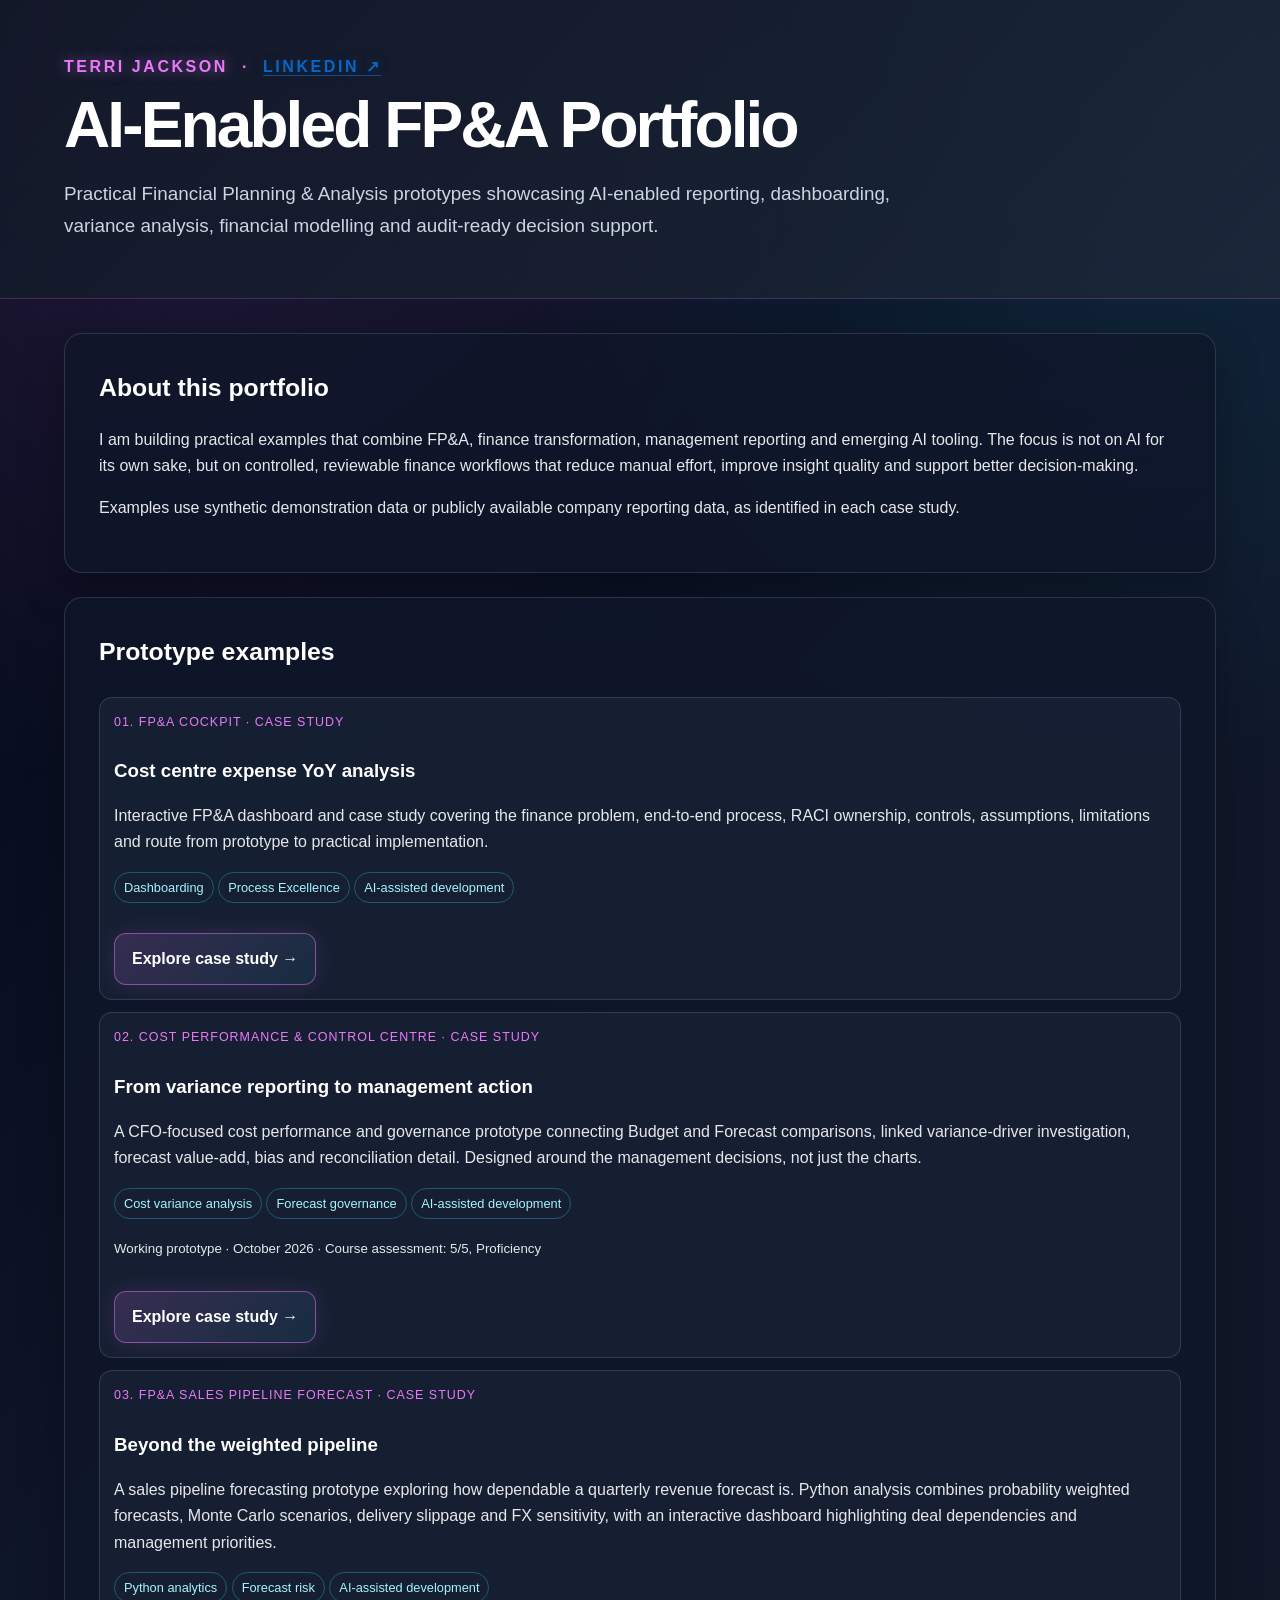
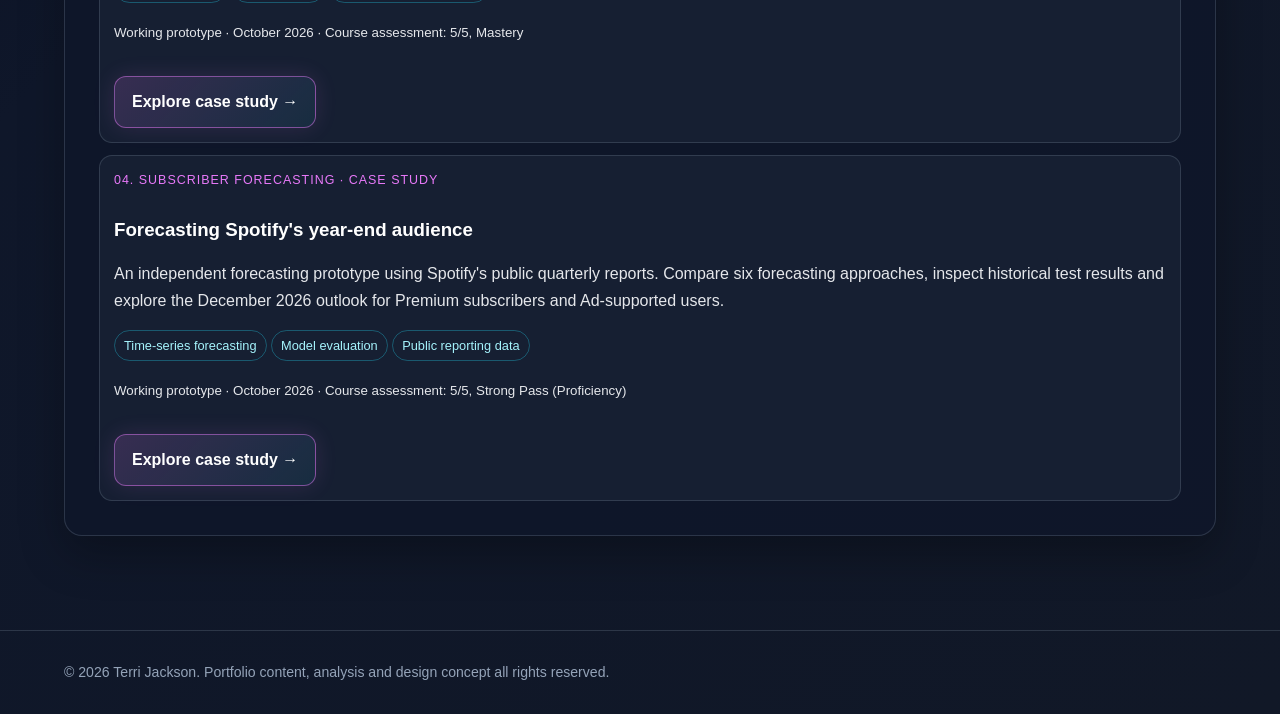
==== commit a26371ab: "Insert cost performance case study as 02 and renumber existing projects" ====
--- a/index.html
+++ b/index.html
@@ -1,3 +1,3 @@
-<!DOCTYPE html><html lang="en"><head><meta charset="UTF-8"><meta name="viewport" content="width=device-width,initial-scale=1"><title>AI-Enabled FP&amp;A Portfolio | Terri Jackson</title><link rel="stylesheet" href="case-study.css"></head><body><header class="hero"><div class="wrap"><p class="eyebrow">Terri Jackson &nbsp;·&nbsp; <a href="https://www.linkedin.com/in/terrijackson/" target="_blank" rel="noopener noreferrer" style="color:#0A66C2;text-decoration:none;border-bottom:1px solid rgba(10,102,194,.65);text-shadow:0 0 12px rgba(10,102,194,.28)">LinkedIn ↗</a></p><h1>AI-Enabled FP&amp;A Portfolio</h1><p class="lead">Practical Financial Planning &amp; Analysis prototypes showcasing AI-enabled reporting, dashboarding, variance analysis, financial modelling and audit-ready decision support.</p></div></header><main><div class="wrap"><section class="section"><h2>About this portfolio</h2><p>I am building practical examples that combine FP&amp;A, finance transformation, management reporting and emerging AI tooling. The focus is not on AI for its own sake, but on controlled, reviewable finance workflows that reduce manual effort, improve insight quality and support better decision-making.</p><p>Examples use synthetic demonstration data or publicly available company reporting data, as identified in each case study.</p></section><section class="section"><h2>Prototype examples</h2><div class="cards" style="grid-template-columns:1fr"><div class="mini"><span class="label">01. FP&amp;A COCKPIT · CASE STUDY</span><h3>Cost centre expense YoY analysis</h3><p>Interactive FP&amp;A dashboard and case study covering the finance problem, end-to-end process, RACI ownership, controls, assumptions, limitations and route from prototype to practical implementation.</p><p><span class="pill">Dashboarding</span> <span class="pill">Process Excellence</span> <span class="pill">AI-assisted development</span></p><a class="button" href="fpa-cockpit-case-study.html">Explore case study →</a></div><div class="mini"><span class="label">02. FP&amp;A SALES PIPELINE FORECAST · CASE STUDY</span><h3>Beyond the weighted pipeline</h3><p>A sales pipeline forecasting prototype exploring how dependable a quarterly revenue forecast is. Python analysis combines probability weighted forecasts, Monte Carlo scenarios, delivery slippage and FX sensitivity, with an interactive dashboard highlighting deal dependencies and management priorities.</p><p><span class="pill">Python analytics</span> <span class="pill">Forecast risk</span> <span class="pill">AI-assisted development</span></p><p><small>Working prototype · October 2026 · Course assessment: 5/5, Mastery</small></p><a class="button" href="sales-pipeline-case-study.html">Explore case study →</a></div><div class="mini"><span class="label">03. SUBSCRIBER FORECASTING · CASE STUDY</span><h3>Forecasting Spotify's year-end audience</h3><p>An independent forecasting prototype using Spotify's public quarterly reports. Compare six forecasting approaches, inspect historical test results and explore the December 2026 outlook for Premium subscribers and Ad-supported users.</p><p><span class="pill">Time-series forecasting</span> <span class="pill">Model evaluation</span> <span class="pill">Public reporting data</span></p><p><small>Working prototype · October 2026 · Course assessment: 5/5, Strong Pass (Proficiency)</small></p><a class="button" href="spotify-forecast-case-study.html">Explore case study →</a></div></div></section></div></main><footer><div class="wrap">© 2026 Terri Jackson. Portfolio content, analysis and design concept all rights reserved.</div></footer><script data-goatcounter="https://terrijackson.goatcounter.com/count"
+<!DOCTYPE html><html lang="en"><head><meta charset="UTF-8"><meta name="viewport" content="width=device-width,initial-scale=1"><title>AI-Enabled FP&amp;A Portfolio | Terri Jackson</title><link rel="stylesheet" href="case-study.css"></head><body><header class="hero"><div class="wrap"><p class="eyebrow">Terri Jackson &nbsp;·&nbsp; <a href="https://www.linkedin.com/in/terrijackson/" target="_blank" rel="noopener noreferrer" style="color:#0A66C2;text-decoration:none;border-bottom:1px solid rgba(10,102,194,.65);text-shadow:0 0 12px rgba(10,102,194,.28)">LinkedIn ↗</a></p><h1>AI-Enabled FP&amp;A Portfolio</h1><p class="lead">Practical Financial Planning &amp; Analysis prototypes showcasing AI-enabled reporting, dashboarding, variance analysis, financial modelling and audit-ready decision support.</p></div></header><main><div class="wrap"><section class="section"><h2>About this portfolio</h2><p>I am building practical examples that combine FP&amp;A, finance transformation, management reporting and emerging AI tooling. The focus is not on AI for its own sake, but on controlled, reviewable finance workflows that reduce manual effort, improve insight quality and support better decision-making.</p><p>Examples use synthetic demonstration data or publicly available company reporting data, as identified in each case study.</p></section><section class="section"><h2>Prototype examples</h2><div class="cards" style="grid-template-columns:1fr"><div class="mini"><span class="label">01. FP&amp;A COCKPIT · CASE STUDY</span><h3>Cost centre expense YoY analysis</h3><p>Interactive FP&amp;A dashboard and case study covering the finance problem, end-to-end process, RACI ownership, controls, assumptions, limitations and route from prototype to practical implementation.</p><p><span class="pill">Dashboarding</span> <span class="pill">Process Excellence</span> <span class="pill">AI-assisted development</span></p><a class="button" href="fpa-cockpit-case-study.html">Explore case study →</a></div><div class="mini"><span class="label">02. COST PERFORMANCE &amp; CONTROL CENTRE · CASE STUDY</span><h3>From variance reporting to management action</h3><p>A CFO-focused cost performance and governance prototype connecting Budget and Forecast comparisons, linked variance-driver investigation, forecast value-add, bias and reconciliation detail. Designed around the management decisions, not just the charts.</p><p><span class="pill">Cost variance analysis</span> <span class="pill">Forecast governance</span> <span class="pill">AI-assisted development</span></p><p><small>Working prototype · October 2026 · Course assessment: 5/5, Proficiency</small></p><a class="button" href="cost-performance-case-study.html">Explore case study →</a></div><div class="mini"><span class="label">03. FP&amp;A SALES PIPELINE FORECAST · CASE STUDY</span><h3>Beyond the weighted pipeline</h3><p>A sales pipeline forecasting prototype exploring how dependable a quarterly revenue forecast is. Python analysis combines probability weighted forecasts, Monte Carlo scenarios, delivery slippage and FX sensitivity, with an interactive dashboard highlighting deal dependencies and management priorities.</p><p><span class="pill">Python analytics</span> <span class="pill">Forecast risk</span> <span class="pill">AI-assisted development</span></p><p><small>Working prototype · October 2026 · Course assessment: 5/5, Mastery</small></p><a class="button" href="sales-pipeline-case-study.html">Explore case study →</a></div><div class="mini"><span class="label">04. SUBSCRIBER FORECASTING · CASE STUDY</span><h3>Forecasting Spotify's year-end audience</h3><p>An independent forecasting prototype using Spotify's public quarterly reports. Compare six forecasting approaches, inspect historical test results and explore the December 2026 outlook for Premium subscribers and Ad-supported users.</p><p><span class="pill">Time-series forecasting</span> <span class="pill">Model evaluation</span> <span class="pill">Public reporting data</span></p><p><small>Working prototype · October 2026 · Course assessment: 5/5, Strong Pass (Proficiency)</small></p><a class="button" href="spotify-forecast-case-study.html">Explore case study →</a></div></div></section></div></main><footer><div class="wrap">© 2026 Terri Jackson. Portfolio content, analysis and design concept all rights reserved.</div></footer><script data-goatcounter="https://terrijackson.goatcounter.com/count"
         async src="//gc.zgo.at/count.js"></script></body></html>
 
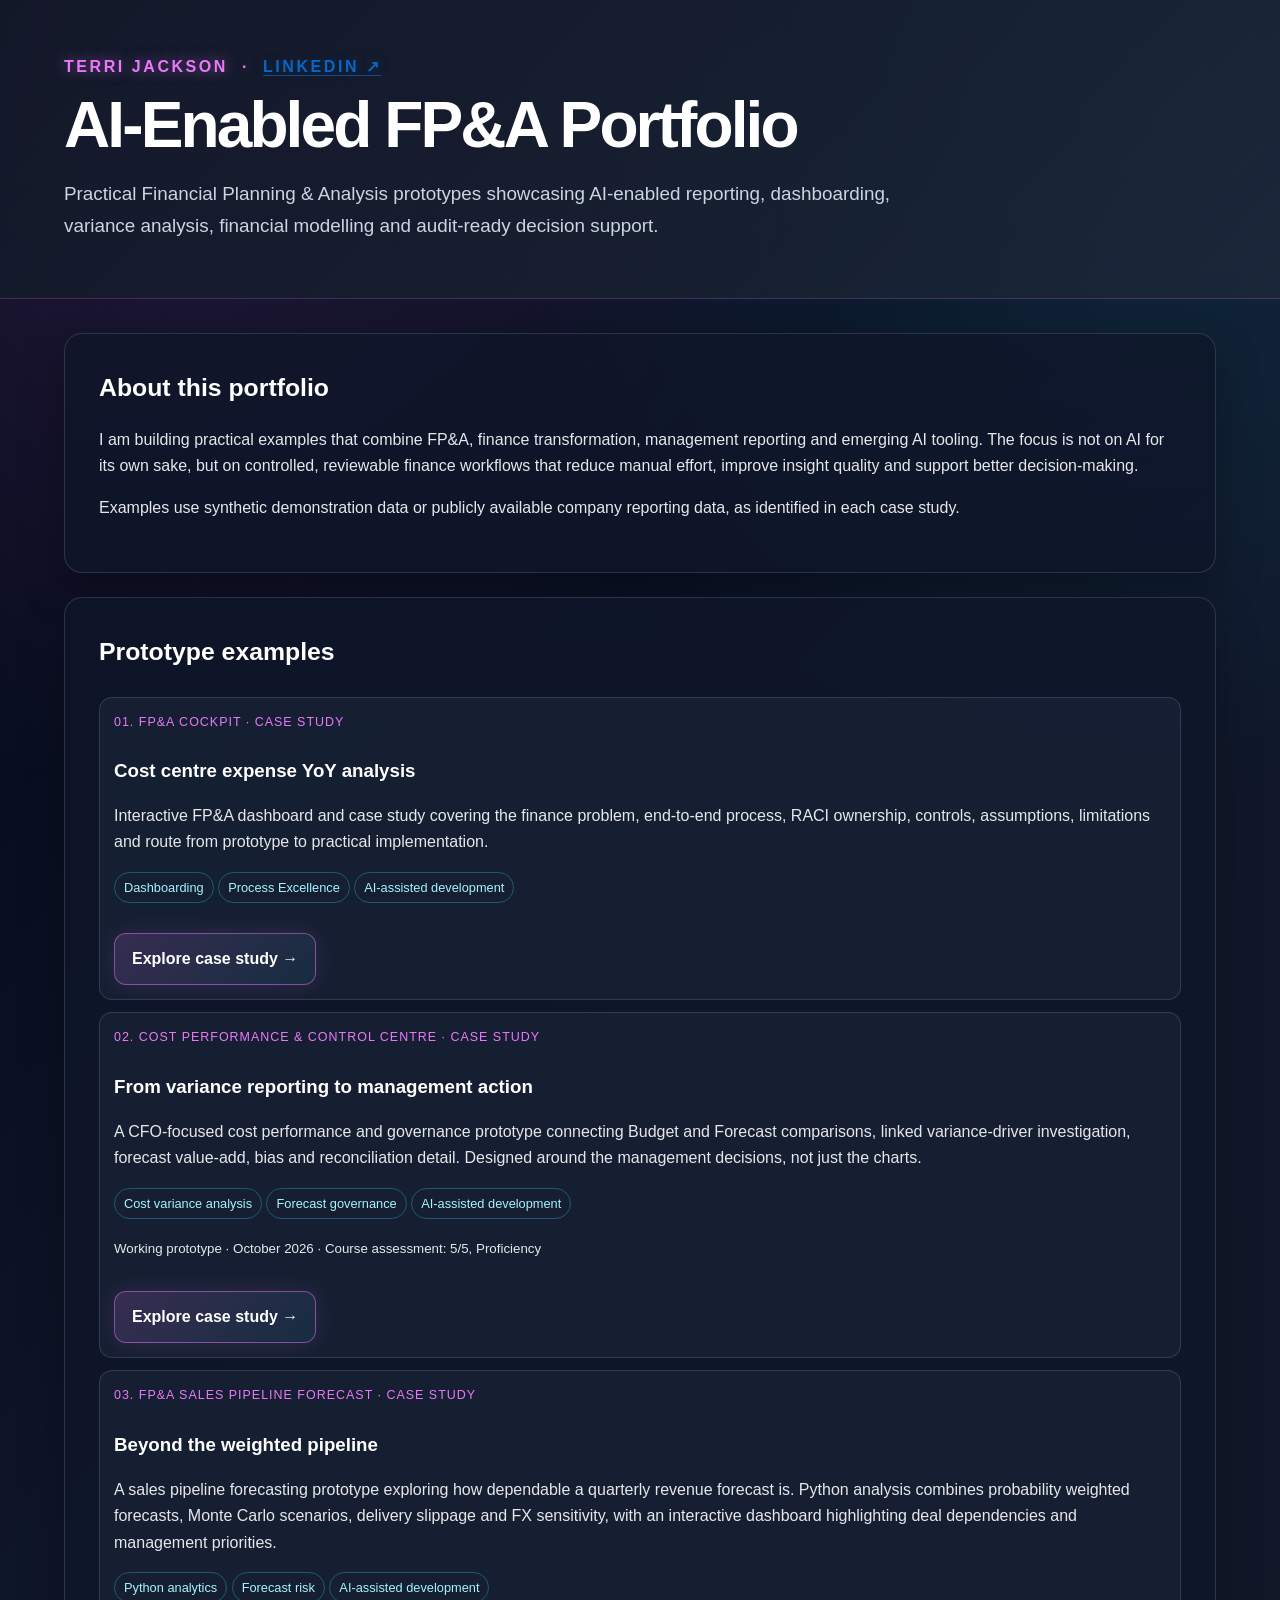
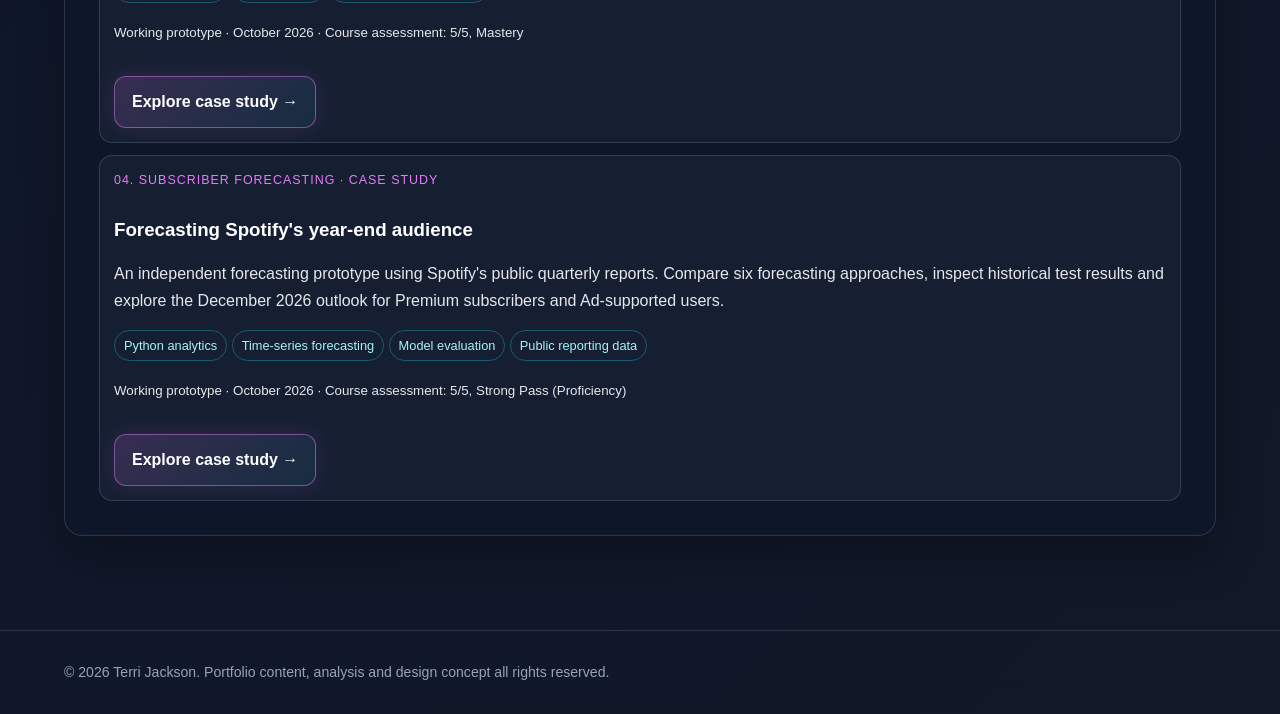
==== commit e0d44c74: "Add Python analytics tag to subscriber forecasting case" ====
--- a/index.html
+++ b/index.html
@@ -1,3 +1,3 @@
-<!DOCTYPE html><html lang="en"><head><meta charset="UTF-8"><meta name="viewport" content="width=device-width,initial-scale=1"><title>AI-Enabled FP&amp;A Portfolio | Terri Jackson</title><link rel="stylesheet" href="case-study.css"></head><body><header class="hero"><div class="wrap"><p class="eyebrow">Terri Jackson &nbsp;·&nbsp; <a href="https://www.linkedin.com/in/terrijackson/" target="_blank" rel="noopener noreferrer" style="color:#0A66C2;text-decoration:none;border-bottom:1px solid rgba(10,102,194,.65);text-shadow:0 0 12px rgba(10,102,194,.28)">LinkedIn ↗</a></p><h1>AI-Enabled FP&amp;A Portfolio</h1><p class="lead">Practical Financial Planning &amp; Analysis prototypes showcasing AI-enabled reporting, dashboarding, variance analysis, financial modelling and audit-ready decision support.</p></div></header><main><div class="wrap"><section class="section"><h2>About this portfolio</h2><p>I am building practical examples that combine FP&amp;A, finance transformation, management reporting and emerging AI tooling. The focus is not on AI for its own sake, but on controlled, reviewable finance workflows that reduce manual effort, improve insight quality and support better decision-making.</p><p>Examples use synthetic demonstration data or publicly available company reporting data, as identified in each case study.</p></section><section class="section"><h2>Prototype examples</h2><div class="cards" style="grid-template-columns:1fr"><div class="mini"><span class="label">01. FP&amp;A COCKPIT · CASE STUDY</span><h3>Cost centre expense YoY analysis</h3><p>Interactive FP&amp;A dashboard and case study covering the finance problem, end-to-end process, RACI ownership, controls, assumptions, limitations and route from prototype to practical implementation.</p><p><span class="pill">Dashboarding</span> <span class="pill">Process Excellence</span> <span class="pill">AI-assisted development</span></p><a class="button" href="fpa-cockpit-case-study.html">Explore case study →</a></div><div class="mini"><span class="label">02. COST PERFORMANCE &amp; CONTROL CENTRE · CASE STUDY</span><h3>From variance reporting to management action</h3><p>A CFO-focused cost performance and governance prototype connecting Budget and Forecast comparisons, linked variance-driver investigation, forecast value-add, bias and reconciliation detail. Designed around the management decisions, not just the charts.</p><p><span class="pill">Cost variance analysis</span> <span class="pill">Forecast governance</span> <span class="pill">AI-assisted development</span></p><p><small>Working prototype · October 2026 · Course assessment: 5/5, Proficiency</small></p><a class="button" href="cost-performance-case-study.html">Explore case study →</a></div><div class="mini"><span class="label">03. FP&amp;A SALES PIPELINE FORECAST · CASE STUDY</span><h3>Beyond the weighted pipeline</h3><p>A sales pipeline forecasting prototype exploring how dependable a quarterly revenue forecast is. Python analysis combines probability weighted forecasts, Monte Carlo scenarios, delivery slippage and FX sensitivity, with an interactive dashboard highlighting deal dependencies and management priorities.</p><p><span class="pill">Python analytics</span> <span class="pill">Forecast risk</span> <span class="pill">AI-assisted development</span></p><p><small>Working prototype · October 2026 · Course assessment: 5/5, Mastery</small></p><a class="button" href="sales-pipeline-case-study.html">Explore case study →</a></div><div class="mini"><span class="label">04. SUBSCRIBER FORECASTING · CASE STUDY</span><h3>Forecasting Spotify's year-end audience</h3><p>An independent forecasting prototype using Spotify's public quarterly reports. Compare six forecasting approaches, inspect historical test results and explore the December 2026 outlook for Premium subscribers and Ad-supported users.</p><p><span class="pill">Time-series forecasting</span> <span class="pill">Model evaluation</span> <span class="pill">Public reporting data</span></p><p><small>Working prototype · October 2026 · Course assessment: 5/5, Strong Pass (Proficiency)</small></p><a class="button" href="spotify-forecast-case-study.html">Explore case study →</a></div></div></section></div></main><footer><div class="wrap">© 2026 Terri Jackson. Portfolio content, analysis and design concept all rights reserved.</div></footer><script data-goatcounter="https://terrijackson.goatcounter.com/count"
+<!DOCTYPE html><html lang="en"><head><meta charset="UTF-8"><meta name="viewport" content="width=device-width,initial-scale=1"><title>AI-Enabled FP&amp;A Portfolio | Terri Jackson</title><link rel="stylesheet" href="case-study.css"></head><body><header class="hero"><div class="wrap"><p class="eyebrow">Terri Jackson &nbsp;·&nbsp; <a href="https://www.linkedin.com/in/terrijackson/" target="_blank" rel="noopener noreferrer" style="color:#0A66C2;text-decoration:none;border-bottom:1px solid rgba(10,102,194,.65);text-shadow:0 0 12px rgba(10,102,194,.28)">LinkedIn ↗</a></p><h1>AI-Enabled FP&amp;A Portfolio</h1><p class="lead">Practical Financial Planning &amp; Analysis prototypes showcasing AI-enabled reporting, dashboarding, variance analysis, financial modelling and audit-ready decision support.</p></div></header><main><div class="wrap"><section class="section"><h2>About this portfolio</h2><p>I am building practical examples that combine FP&amp;A, finance transformation, management reporting and emerging AI tooling. The focus is not on AI for its own sake, but on controlled, reviewable finance workflows that reduce manual effort, improve insight quality and support better decision-making.</p><p>Examples use synthetic demonstration data or publicly available company reporting data, as identified in each case study.</p></section><section class="section"><h2>Prototype examples</h2><div class="cards" style="grid-template-columns:1fr"><div class="mini"><span class="label">01. FP&amp;A COCKPIT · CASE STUDY</span><h3>Cost centre expense YoY analysis</h3><p>Interactive FP&amp;A dashboard and case study covering the finance problem, end-to-end process, RACI ownership, controls, assumptions, limitations and route from prototype to practical implementation.</p><p><span class="pill">Dashboarding</span> <span class="pill">Process Excellence</span> <span class="pill">AI-assisted development</span></p><a class="button" href="fpa-cockpit-case-study.html">Explore case study →</a></div><div class="mini"><span class="label">02. COST PERFORMANCE &amp; CONTROL CENTRE · CASE STUDY</span><h3>From variance reporting to management action</h3><p>A CFO-focused cost performance and governance prototype connecting Budget and Forecast comparisons, linked variance-driver investigation, forecast value-add, bias and reconciliation detail. Designed around the management decisions, not just the charts.</p><p><span class="pill">Cost variance analysis</span> <span class="pill">Forecast governance</span> <span class="pill">AI-assisted development</span></p><p><small>Working prototype · October 2026 · Course assessment: 5/5, Proficiency</small></p><a class="button" href="cost-performance-case-study.html">Explore case study →</a></div><div class="mini"><span class="label">03. FP&amp;A SALES PIPELINE FORECAST · CASE STUDY</span><h3>Beyond the weighted pipeline</h3><p>A sales pipeline forecasting prototype exploring how dependable a quarterly revenue forecast is. Python analysis combines probability weighted forecasts, Monte Carlo scenarios, delivery slippage and FX sensitivity, with an interactive dashboard highlighting deal dependencies and management priorities.</p><p><span class="pill">Python analytics</span> <span class="pill">Forecast risk</span> <span class="pill">AI-assisted development</span></p><p><small>Working prototype · October 2026 · Course assessment: 5/5, Mastery</small></p><a class="button" href="sales-pipeline-case-study.html">Explore case study →</a></div><div class="mini"><span class="label">04. SUBSCRIBER FORECASTING · CASE STUDY</span><h3>Forecasting Spotify's year-end audience</h3><p>An independent forecasting prototype using Spotify's public quarterly reports. Compare six forecasting approaches, inspect historical test results and explore the December 2026 outlook for Premium subscribers and Ad-supported users.</p><p><span class="pill">Python analytics</span> <span class="pill">Time-series forecasting</span> <span class="pill">Model evaluation</span> <span class="pill">Public reporting data</span></p><p><small>Working prototype · October 2026 · Course assessment: 5/5, Strong Pass (Proficiency)</small></p><a class="button" href="spotify-forecast-case-study.html">Explore case study →</a></div></div></section></div></main><footer><div class="wrap">© 2026 Terri Jackson. Portfolio content, analysis and design concept all rights reserved.</div></footer><script data-goatcounter="https://terrijackson.goatcounter.com/count"
         async src="//gc.zgo.at/count.js"></script></body></html>
 
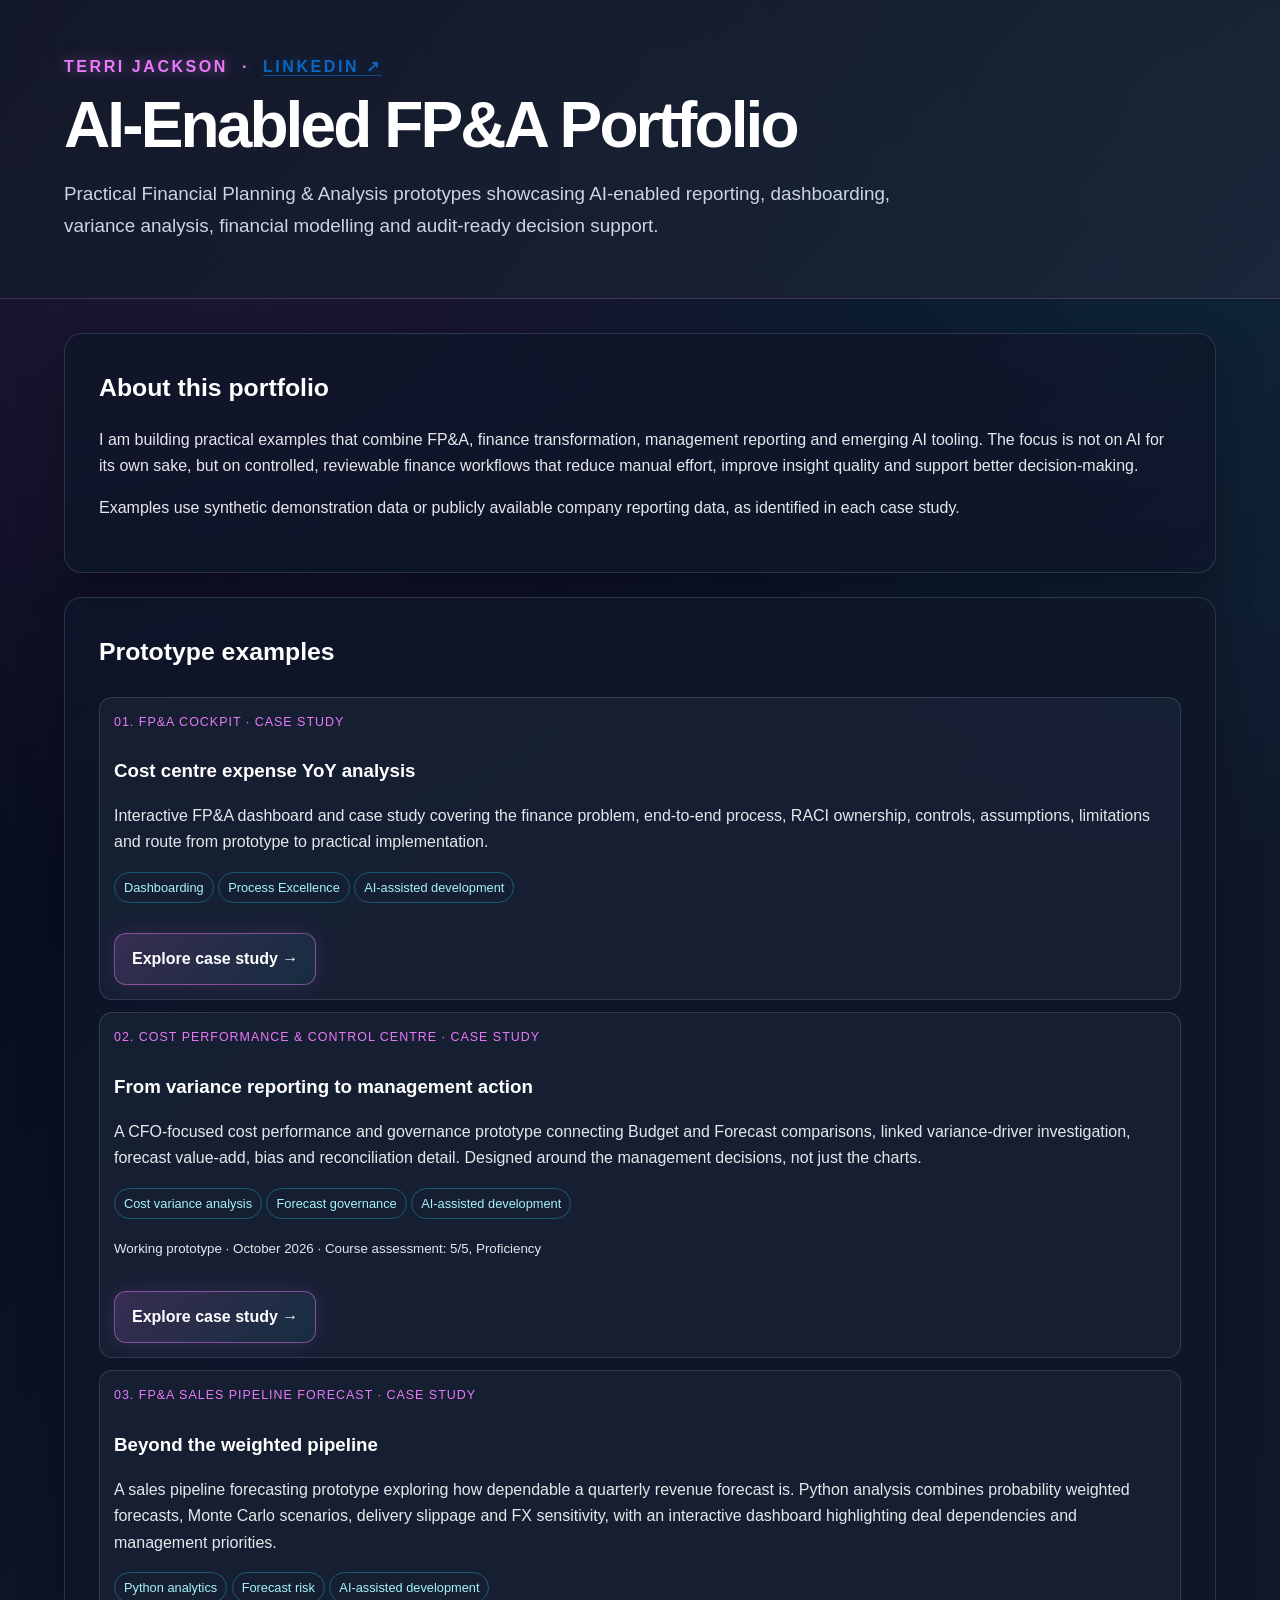
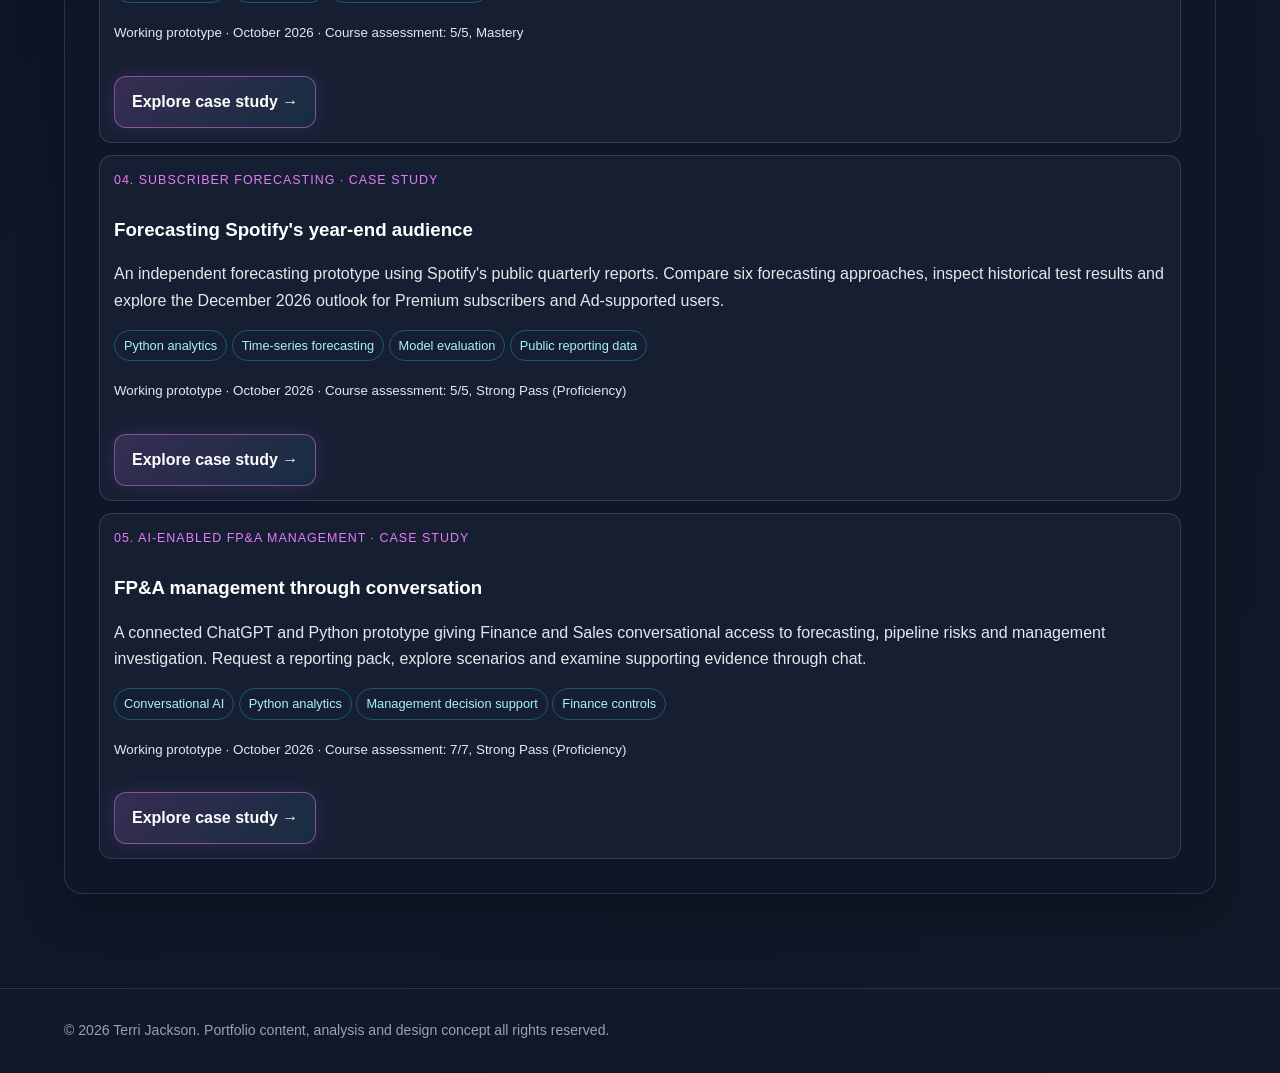
==== commit 2702baea: "Add case study 05: conversational FP&A management prototype" ====
--- a/index.html
+++ b/index.html
@@ -1,3 +1,3 @@
-<!DOCTYPE html><html lang="en"><head><meta charset="UTF-8"><meta name="viewport" content="width=device-width,initial-scale=1"><title>AI-Enabled FP&amp;A Portfolio | Terri Jackson</title><link rel="stylesheet" href="case-study.css"></head><body><header class="hero"><div class="wrap"><p class="eyebrow">Terri Jackson &nbsp;·&nbsp; <a href="https://www.linkedin.com/in/terrijackson/" target="_blank" rel="noopener noreferrer" style="color:#0A66C2;text-decoration:none;border-bottom:1px solid rgba(10,102,194,.65);text-shadow:0 0 12px rgba(10,102,194,.28)">LinkedIn ↗</a></p><h1>AI-Enabled FP&amp;A Portfolio</h1><p class="lead">Practical Financial Planning &amp; Analysis prototypes showcasing AI-enabled reporting, dashboarding, variance analysis, financial modelling and audit-ready decision support.</p></div></header><main><div class="wrap"><section class="section"><h2>About this portfolio</h2><p>I am building practical examples that combine FP&amp;A, finance transformation, management reporting and emerging AI tooling. The focus is not on AI for its own sake, but on controlled, reviewable finance workflows that reduce manual effort, improve insight quality and support better decision-making.</p><p>Examples use synthetic demonstration data or publicly available company reporting data, as identified in each case study.</p></section><section class="section"><h2>Prototype examples</h2><div class="cards" style="grid-template-columns:1fr"><div class="mini"><span class="label">01. FP&amp;A COCKPIT · CASE STUDY</span><h3>Cost centre expense YoY analysis</h3><p>Interactive FP&amp;A dashboard and case study covering the finance problem, end-to-end process, RACI ownership, controls, assumptions, limitations and route from prototype to practical implementation.</p><p><span class="pill">Dashboarding</span> <span class="pill">Process Excellence</span> <span class="pill">AI-assisted development</span></p><a class="button" href="fpa-cockpit-case-study.html">Explore case study →</a></div><div class="mini"><span class="label">02. COST PERFORMANCE &amp; CONTROL CENTRE · CASE STUDY</span><h3>From variance reporting to management action</h3><p>A CFO-focused cost performance and governance prototype connecting Budget and Forecast comparisons, linked variance-driver investigation, forecast value-add, bias and reconciliation detail. Designed around the management decisions, not just the charts.</p><p><span class="pill">Cost variance analysis</span> <span class="pill">Forecast governance</span> <span class="pill">AI-assisted development</span></p><p><small>Working prototype · October 2026 · Course assessment: 5/5, Proficiency</small></p><a class="button" href="cost-performance-case-study.html">Explore case study →</a></div><div class="mini"><span class="label">03. FP&amp;A SALES PIPELINE FORECAST · CASE STUDY</span><h3>Beyond the weighted pipeline</h3><p>A sales pipeline forecasting prototype exploring how dependable a quarterly revenue forecast is. Python analysis combines probability weighted forecasts, Monte Carlo scenarios, delivery slippage and FX sensitivity, with an interactive dashboard highlighting deal dependencies and management priorities.</p><p><span class="pill">Python analytics</span> <span class="pill">Forecast risk</span> <span class="pill">AI-assisted development</span></p><p><small>Working prototype · October 2026 · Course assessment: 5/5, Mastery</small></p><a class="button" href="sales-pipeline-case-study.html">Explore case study →</a></div><div class="mini"><span class="label">04. SUBSCRIBER FORECASTING · CASE STUDY</span><h3>Forecasting Spotify's year-end audience</h3><p>An independent forecasting prototype using Spotify's public quarterly reports. Compare six forecasting approaches, inspect historical test results and explore the December 2026 outlook for Premium subscribers and Ad-supported users.</p><p><span class="pill">Python analytics</span> <span class="pill">Time-series forecasting</span> <span class="pill">Model evaluation</span> <span class="pill">Public reporting data</span></p><p><small>Working prototype · October 2026 · Course assessment: 5/5, Strong Pass (Proficiency)</small></p><a class="button" href="spotify-forecast-case-study.html">Explore case study →</a></div></div></section></div></main><footer><div class="wrap">© 2026 Terri Jackson. Portfolio content, analysis and design concept all rights reserved.</div></footer><script data-goatcounter="https://terrijackson.goatcounter.com/count"
+<!DOCTYPE html><html lang="en"><head><meta charset="UTF-8"><meta name="viewport" content="width=device-width,initial-scale=1"><title>AI-Enabled FP&amp;A Portfolio | Terri Jackson</title><link rel="stylesheet" href="case-study.css"></head><body><header class="hero"><div class="wrap"><p class="eyebrow">Terri Jackson &nbsp;·&nbsp; <a href="https://www.linkedin.com/in/terrijackson/" target="_blank" rel="noopener noreferrer" style="color:#0A66C2;text-decoration:none;border-bottom:1px solid rgba(10,102,194,.65);text-shadow:0 0 12px rgba(10,102,194,.28)">LinkedIn ↗</a></p><h1>AI-Enabled FP&amp;A Portfolio</h1><p class="lead">Practical Financial Planning &amp; Analysis prototypes showcasing AI-enabled reporting, dashboarding, variance analysis, financial modelling and audit-ready decision support.</p></div></header><main><div class="wrap"><section class="section"><h2>About this portfolio</h2><p>I am building practical examples that combine FP&amp;A, finance transformation, management reporting and emerging AI tooling. The focus is not on AI for its own sake, but on controlled, reviewable finance workflows that reduce manual effort, improve insight quality and support better decision-making.</p><p>Examples use synthetic demonstration data or publicly available company reporting data, as identified in each case study.</p></section><section class="section"><h2>Prototype examples</h2><div class="cards" style="grid-template-columns:1fr"><div class="mini"><span class="label">01. FP&amp;A COCKPIT · CASE STUDY</span><h3>Cost centre expense YoY analysis</h3><p>Interactive FP&amp;A dashboard and case study covering the finance problem, end-to-end process, RACI ownership, controls, assumptions, limitations and route from prototype to practical implementation.</p><p><span class="pill">Dashboarding</span> <span class="pill">Process Excellence</span> <span class="pill">AI-assisted development</span></p><a class="button" href="fpa-cockpit-case-study.html">Explore case study →</a></div><div class="mini"><span class="label">02. COST PERFORMANCE &amp; CONTROL CENTRE · CASE STUDY</span><h3>From variance reporting to management action</h3><p>A CFO-focused cost performance and governance prototype connecting Budget and Forecast comparisons, linked variance-driver investigation, forecast value-add, bias and reconciliation detail. Designed around the management decisions, not just the charts.</p><p><span class="pill">Cost variance analysis</span> <span class="pill">Forecast governance</span> <span class="pill">AI-assisted development</span></p><p><small>Working prototype · October 2026 · Course assessment: 5/5, Proficiency</small></p><a class="button" href="cost-performance-case-study.html">Explore case study →</a></div><div class="mini"><span class="label">03. FP&amp;A SALES PIPELINE FORECAST · CASE STUDY</span><h3>Beyond the weighted pipeline</h3><p>A sales pipeline forecasting prototype exploring how dependable a quarterly revenue forecast is. Python analysis combines probability weighted forecasts, Monte Carlo scenarios, delivery slippage and FX sensitivity, with an interactive dashboard highlighting deal dependencies and management priorities.</p><p><span class="pill">Python analytics</span> <span class="pill">Forecast risk</span> <span class="pill">AI-assisted development</span></p><p><small>Working prototype · October 2026 · Course assessment: 5/5, Mastery</small></p><a class="button" href="sales-pipeline-case-study.html">Explore case study →</a></div><div class="mini"><span class="label">04. SUBSCRIBER FORECASTING · CASE STUDY</span><h3>Forecasting Spotify's year-end audience</h3><p>An independent forecasting prototype using Spotify's public quarterly reports. Compare six forecasting approaches, inspect historical test results and explore the December 2026 outlook for Premium subscribers and Ad-supported users.</p><p><span class="pill">Python analytics</span> <span class="pill">Time-series forecasting</span> <span class="pill">Model evaluation</span> <span class="pill">Public reporting data</span></p><p><small>Working prototype · October 2026 · Course assessment: 5/5, Strong Pass (Proficiency)</small></p><a class="button" href="spotify-forecast-case-study.html">Explore case study →</a></div><div class="mini"><span class="label">05. AI-ENABLED FP&amp;A MANAGEMENT · CASE STUDY</span><h3>FP&amp;A management through conversation</h3><p>A connected ChatGPT and Python prototype giving Finance and Sales conversational access to forecasting, pipeline risks and management investigation. Request a reporting pack, explore scenarios and examine supporting evidence through chat.</p><p><span class="pill">Conversational AI</span> <span class="pill">Python analytics</span> <span class="pill">Management decision support</span> <span class="pill">Finance controls</span></p><p><small>Working prototype · October 2026 · Course assessment: 7/7, Strong Pass (Proficiency)</small></p><a class="button" href="fuchsia-strategic-partner-case-study.html">Explore case study →</a></div></div></section></div></main><footer><div class="wrap">© 2026 Terri Jackson. Portfolio content, analysis and design concept all rights reserved.</div></footer><script data-goatcounter="https://terrijackson.goatcounter.com/count"
         async src="//gc.zgo.at/count.js"></script></body></html>
 
